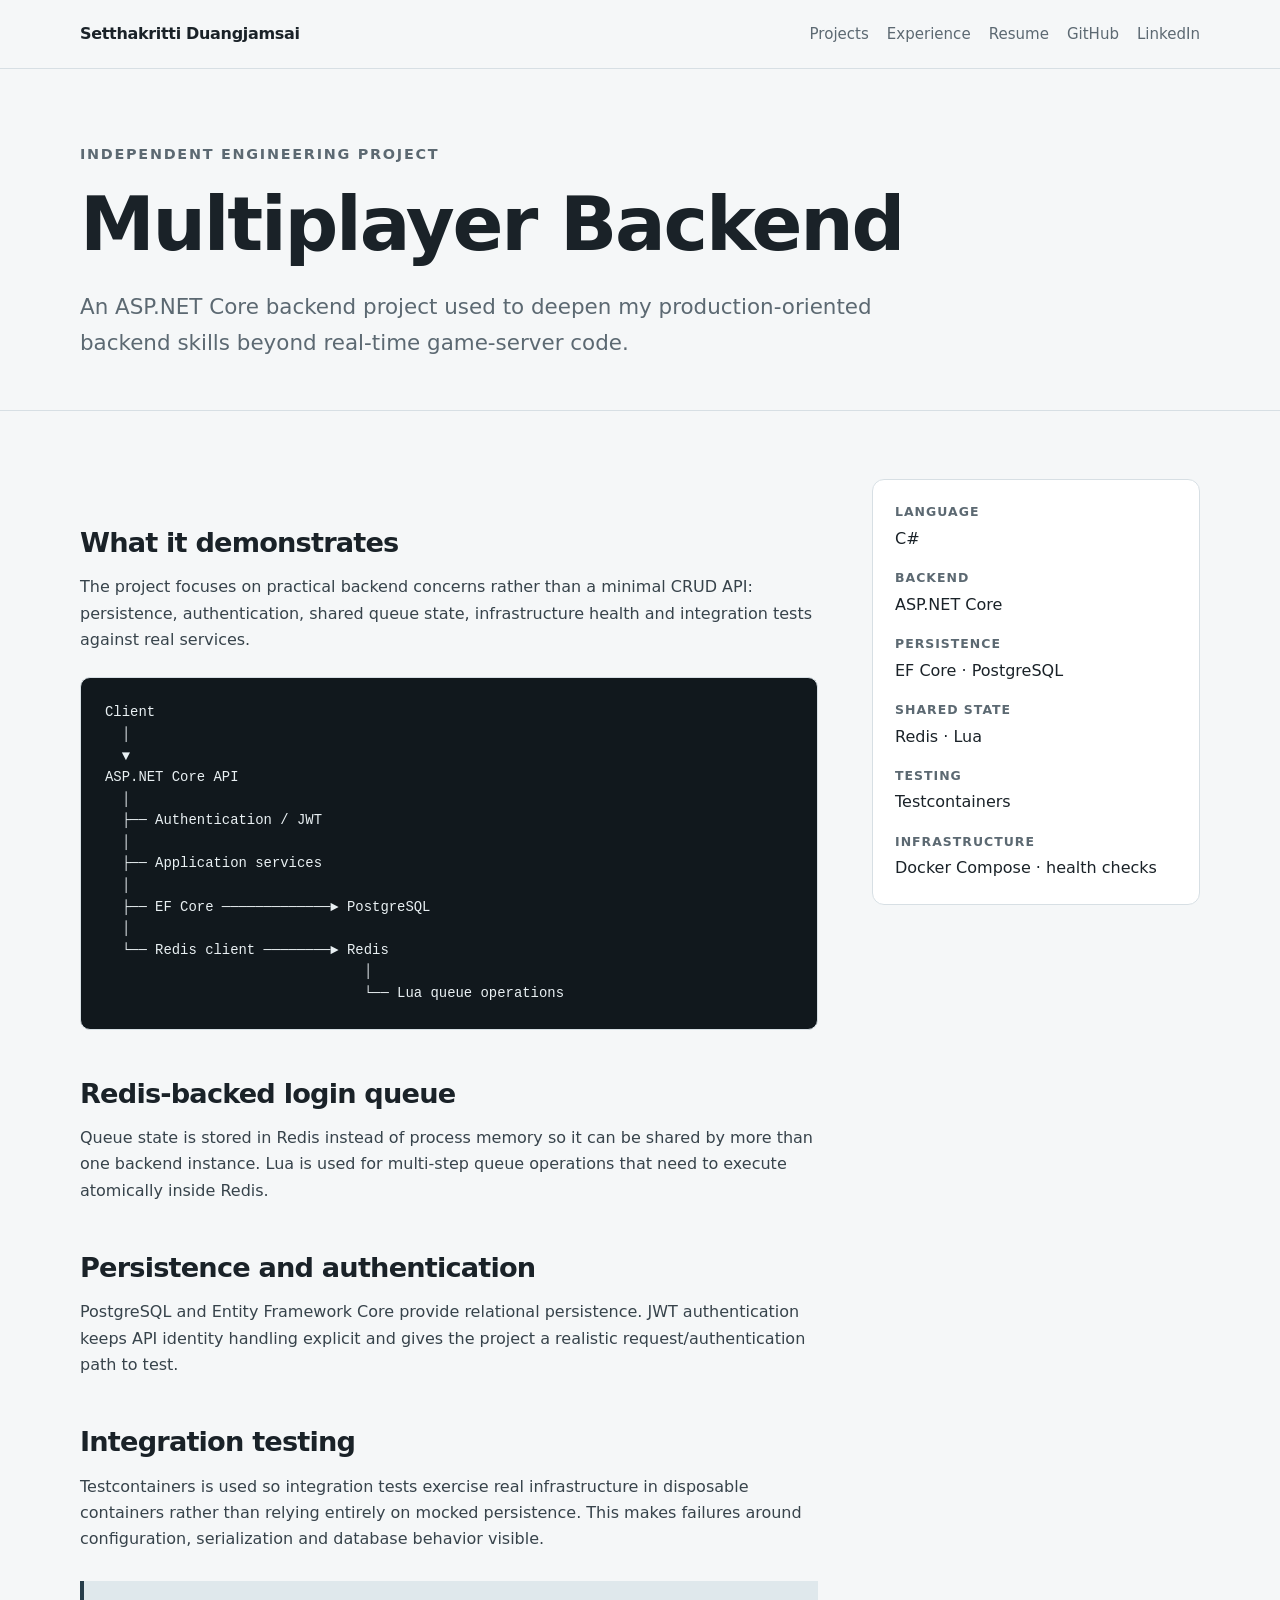
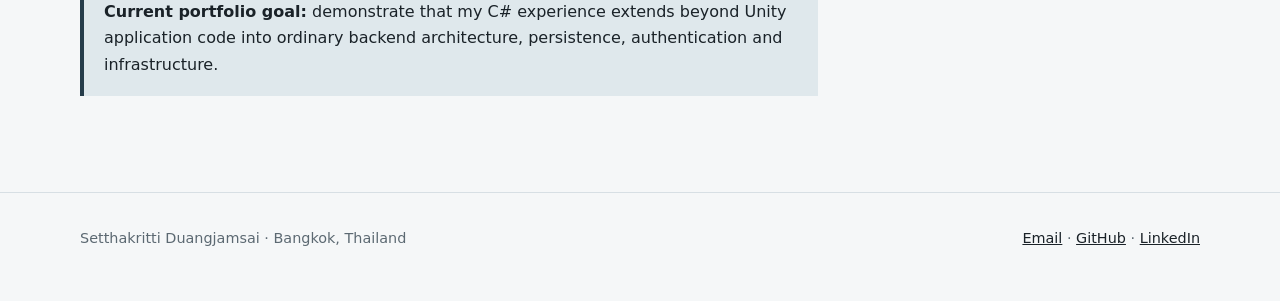
==== projects/backend.html @ 608bf7b0 "Create engineering portfolio site" ====
<!doctype html>
<html lang="en">
<head>
  <meta charset="utf-8">
  <meta name="viewport" content="width=device-width, initial-scale=1">
  <title>Multiplayer Backend · Setthakritti Duangjamsai</title>
  <meta name="description" content="ASP.NET Core backend case study using PostgreSQL, Redis, JWT, Docker and Testcontainers.">
  <link rel="stylesheet" href="/css/style.css">
</head>
<body>
<header class="site-header">
  <div class="container nav">
    <a class="brand" href="/index.html">Setthakritti Duangjamsai</a>
    <nav class="nav-links" aria-label="Primary">
      <a href="/index.html#projects">Projects</a>
      <a href="/index.html#experience">Experience</a>
      <a href="/resume/Setthakritti_Duangjamsai_Resume.pdf">Resume</a>
      <a href="https://github.com/MagicalMontra">GitHub</a>
      <a href="https://www.linkedin.com/in/setthakritti-duangjamsai-0205b9189/">LinkedIn</a>
    </nav>
  </div>
</header>
<main>
  <section class="detail-hero">
    <div class="container">
      <p class="eyebrow">Independent engineering project</p>
      <h1>Multiplayer Backend</h1>
      <p class="lead">
        An ASP.NET Core backend project used to deepen my production-oriented backend skills beyond real-time game-server code.
      </p>
    </div>
  </section>

  <section class="section">
    <div class="container content-grid">
      <article class="prose">
        <h2>What it demonstrates</h2>
        <p>
          The project focuses on practical backend concerns rather than a minimal CRUD API:
          persistence, authentication, shared queue state, infrastructure health and integration tests against real services.
        </p>

        <div class="architecture">Client
  │
  ▼
ASP.NET Core API
  │
  ├── Authentication / JWT
  │
  ├── Application services
  │
  ├── EF Core ─────────────► PostgreSQL
  │
  └── Redis client ────────► Redis
                               │
                               └── Lua queue operations</div>

        <h2>Redis-backed login queue</h2>
        <p>
          Queue state is stored in Redis instead of process memory so it can be shared by more than one backend instance.
          Lua is used for multi-step queue operations that need to execute atomically inside Redis.
        </p>

        <h2>Persistence and authentication</h2>
        <p>
          PostgreSQL and Entity Framework Core provide relational persistence. JWT authentication keeps API identity handling
          explicit and gives the project a realistic request/authentication path to test.
        </p>

        <h2>Integration testing</h2>
        <p>
          Testcontainers is used so integration tests exercise real infrastructure in disposable containers rather than relying
          entirely on mocked persistence. This makes failures around configuration, serialization and database behavior visible.
        </p>

        <div class="callout">
          <strong>Current portfolio goal:</strong> demonstrate that my C# experience extends beyond Unity application code
          into ordinary backend architecture, persistence, authentication and infrastructure.
        </div>
      </article>

      <aside class="sidebar">
        <dl>
          <dt>Language</dt><dd>C#</dd>
          <dt>Backend</dt><dd>ASP.NET Core</dd>
          <dt>Persistence</dt><dd>EF Core · PostgreSQL</dd>
          <dt>Shared state</dt><dd>Redis · Lua</dd>
          <dt>Testing</dt><dd>Testcontainers</dd>
          <dt>Infrastructure</dt><dd>Docker Compose · health checks</dd>
        </dl>
      </aside>
    </div>
  </section>
</main>
<footer class="footer">
  <div class="container footer-row">
    <span>Setthakritti Duangjamsai · Bangkok, Thailand</span>
    <span>
      <a href="mailto:setthakritti@gmail.com">Email</a> ·
      <a href="https://github.com/MagicalMontra">GitHub</a> ·
      <a href="https://www.linkedin.com/in/setthakritti-duangjamsai-0205b9189/">LinkedIn</a>
    </span>
  </div>
</footer>
</body>
</html>
---- css/style.css ----
:root {
  --bg: #f5f7f8;
  --surface: #ffffff;
  --surface-soft: #eef2f4;
  --text: #1a2228;
  --muted: #5c6972;
  --line: #d7dfe4;
  --accent: #263d4a;
  --accent-soft: #dfe8ec;
  --max: 1120px;
}

* { box-sizing: border-box; }

html {
  scroll-behavior: smooth;
}

body {
  margin: 0;
  font-family: Inter, ui-sans-serif, system-ui, -apple-system, BlinkMacSystemFont,
    "Segoe UI", sans-serif;
  color: var(--text);
  background: var(--bg);
  line-height: 1.65;
  -webkit-font-smoothing: antialiased;
}

a {
  color: inherit;
}

a:hover {
  color: var(--accent);
}

.container {
  width: min(calc(100% - 40px), var(--max));
  margin: 0 auto;
}

.site-header {
  position: sticky;
  top: 0;
  z-index: 20;
  background: rgba(245,247,248,.94);
  backdrop-filter: blur(12px);
  border-bottom: 1px solid var(--line);
}

.nav {
  min-height: 68px;
  display: flex;
  align-items: center;
  justify-content: space-between;
  gap: 24px;
}

.brand {
  font-weight: 750;
  text-decoration: none;
  letter-spacing: -.02em;
}

.nav-links {
  display: flex;
  align-items: center;
  gap: 18px;
  flex-wrap: wrap;
}

.nav-links a {
  color: var(--muted);
  text-decoration: none;
  font-size: .94rem;
}

.nav-links a:hover {
  color: var(--text);
}

.hero {
  padding: 92px 0 68px;
  border-bottom: 1px solid var(--line);
}

.eyebrow {
  margin: 0 0 14px;
  color: var(--muted);
  font-size: .9rem;
  font-weight: 700;
  text-transform: uppercase;
  letter-spacing: .12em;
}

h1, h2, h3 {
  margin-top: 0;
  line-height: 1.15;
  letter-spacing: -.03em;
}

h1 {
  max-width: 900px;
  margin-bottom: 22px;
  font-size: clamp(2.8rem, 8vw, 5.7rem);
  font-weight: 790;
}

h2 {
  margin-bottom: 16px;
  font-size: clamp(1.9rem, 4vw, 2.8rem);
}

h3 {
  margin-bottom: 10px;
  font-size: 1.22rem;
}

.lead {
  max-width: 820px;
  margin: 0;
  color: var(--muted);
  font-size: clamp(1.08rem, 2vw, 1.34rem);
}

.hero-actions,
.actions {
  display: flex;
  gap: 12px;
  flex-wrap: wrap;
  margin-top: 30px;
}

.button {
  display: inline-flex;
  align-items: center;
  justify-content: center;
  min-height: 44px;
  padding: 0 17px;
  border: 1px solid var(--accent);
  border-radius: 8px;
  background: var(--accent);
  color: #fff;
  font-weight: 700;
  text-decoration: none;
}

.button.secondary {
  background: transparent;
  color: var(--accent);
}

.section {
  padding: 68px 0;
  border-bottom: 1px solid var(--line);
}

.section-intro {
  max-width: 760px;
  margin: 0 0 30px;
  color: var(--muted);
}

.cards {
  display: grid;
  grid-template-columns: repeat(3, 1fr);
  gap: 18px;
}

.card {
  display: flex;
  flex-direction: column;
  min-height: 100%;
  padding: 24px;
  border: 1px solid var(--line);
  border-radius: 12px;
  background: var(--surface);
}

.card p {
  margin-top: 0;
  color: var(--muted);
}

.card .card-link {
  margin-top: auto;
  padding-top: 12px;
  font-weight: 750;
  text-decoration: none;
}

.tags {
  display: flex;
  gap: 8px;
  flex-wrap: wrap;
  margin: 14px 0 18px;
}

.tag {
  padding: 5px 9px;
  border-radius: 999px;
  background: var(--surface-soft);
  color: #36444d;
  font-size: .78rem;
  font-weight: 700;
}

.work-list {
  display: grid;
  gap: 18px;
}

.work-item {
  padding: 22px 0;
  border-top: 1px solid var(--line);
}

.work-item:first-child {
  border-top: 0;
}

.work-meta {
  color: var(--muted);
  font-size: .92rem;
}

.work-item p {
  max-width: 860px;
  margin-bottom: 0;
  color: var(--muted);
}

.detail-hero {
  padding: 74px 0 50px;
  border-bottom: 1px solid var(--line);
}

.detail-hero h1 {
  max-width: 950px;
  font-size: clamp(2.5rem, 7vw, 4.7rem);
}

.content-grid {
  display: grid;
  grid-template-columns: 1.8fr .8fr;
  gap: 54px;
  align-items: start;
}

.prose {
  max-width: 790px;
}

.prose p,
.prose li {
  color: #37434b;
}

.prose h2 {
  margin-top: 48px;
  margin-bottom: 14px;
  font-size: 1.7rem;
}

.prose h3 {
  margin-top: 30px;
}

.prose ul {
  padding-left: 22px;
}

.sidebar {
  position: sticky;
  top: 96px;
  padding: 22px;
  border: 1px solid var(--line);
  border-radius: 12px;
  background: var(--surface);
}

.sidebar dl {
  margin: 0;
}

.sidebar dt {
  margin-top: 16px;
  color: var(--muted);
  font-size: .78rem;
  font-weight: 750;
  text-transform: uppercase;
  letter-spacing: .08em;
}

.sidebar dt:first-child {
  margin-top: 0;
}

.sidebar dd {
  margin: 3px 0 0;
}

.architecture {
  overflow-x: auto;
  margin: 24px 0;
  padding: 24px;
  border: 1px solid var(--line);
  border-radius: 10px;
  background: #11181d;
  color: #e9f0f3;
  font-family: "Cascadia Code", "SFMono-Regular", Consolas, monospace;
  font-size: .87rem;
  line-height: 1.55;
  white-space: pre;
}

.callout {
  margin: 28px 0;
  padding: 18px 20px;
  border-left: 4px solid var(--accent);
  background: var(--accent-soft);
}

.footer {
  padding: 34px 0 50px;
  color: var(--muted);
  font-size: .9rem;
}

.footer-row {
  display: flex;
  justify-content: space-between;
  gap: 20px;
  flex-wrap: wrap;
}

.footer a {
  color: var(--text);
}

@media (max-width: 860px) {
  .cards,
  .content-grid {
    grid-template-columns: 1fr;
  }

  .sidebar {
    position: static;
  }

  .hero {
    padding-top: 64px;
  }
}

@media (max-width: 620px) {
  .container {
    width: min(calc(100% - 28px), var(--max));
  }

  .nav {
    align-items: flex-start;
    flex-direction: column;
    padding: 14px 0;
  }

  .nav-links {
    gap: 12px;
  }

  .hero,
  .section {
    padding-top: 50px;
    padding-bottom: 50px;
  }
}
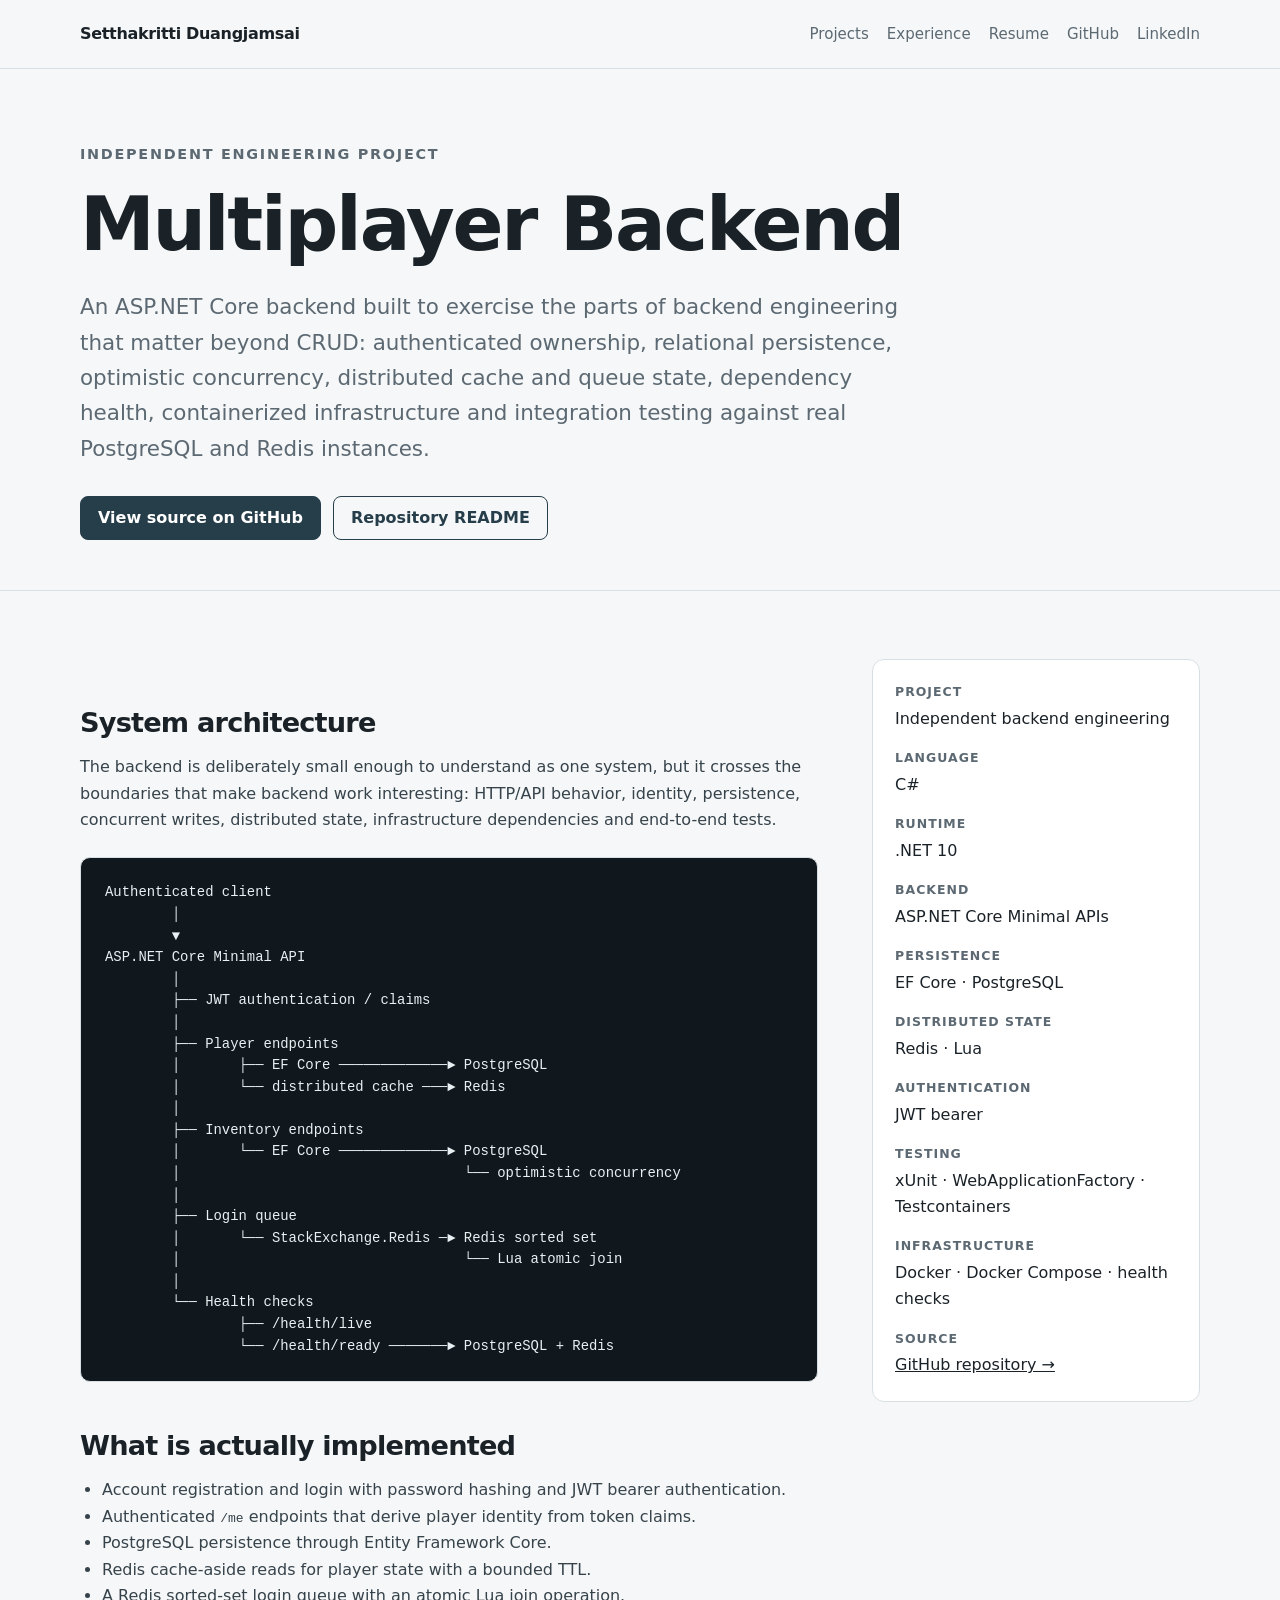
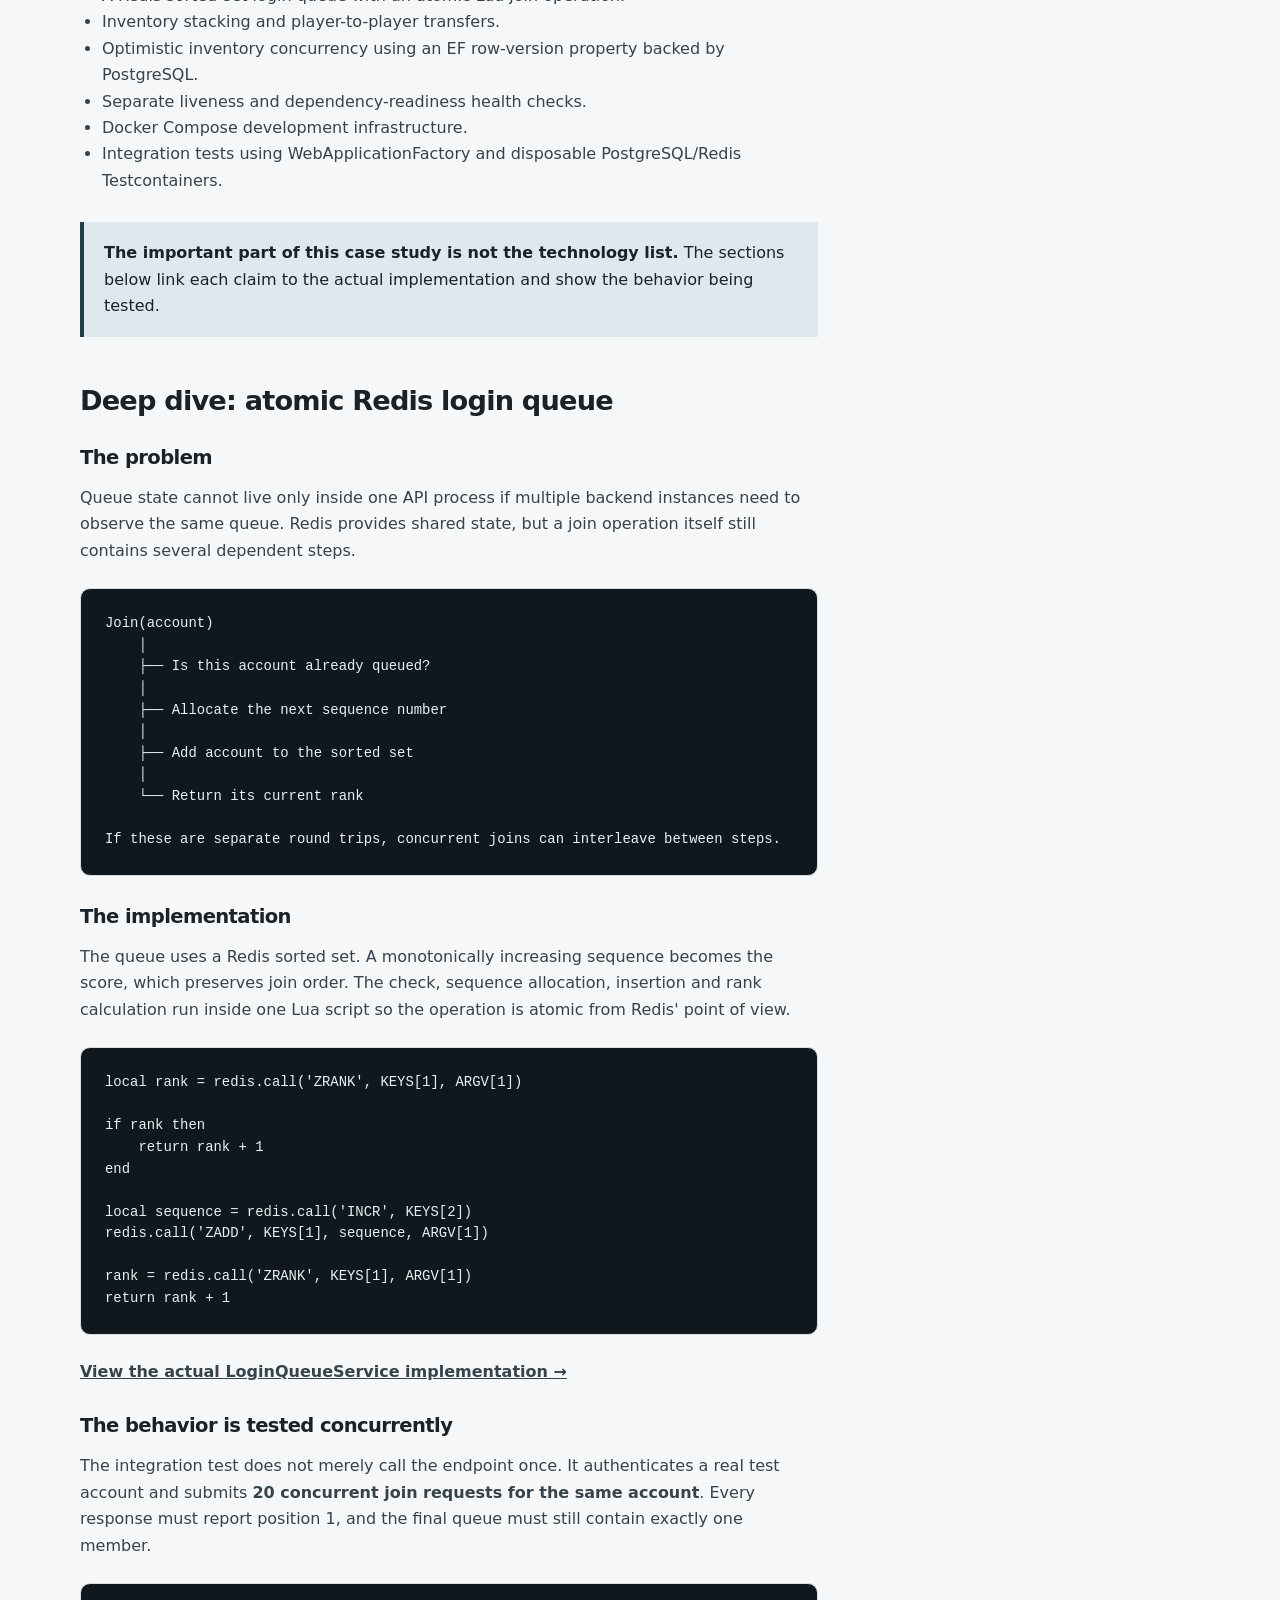
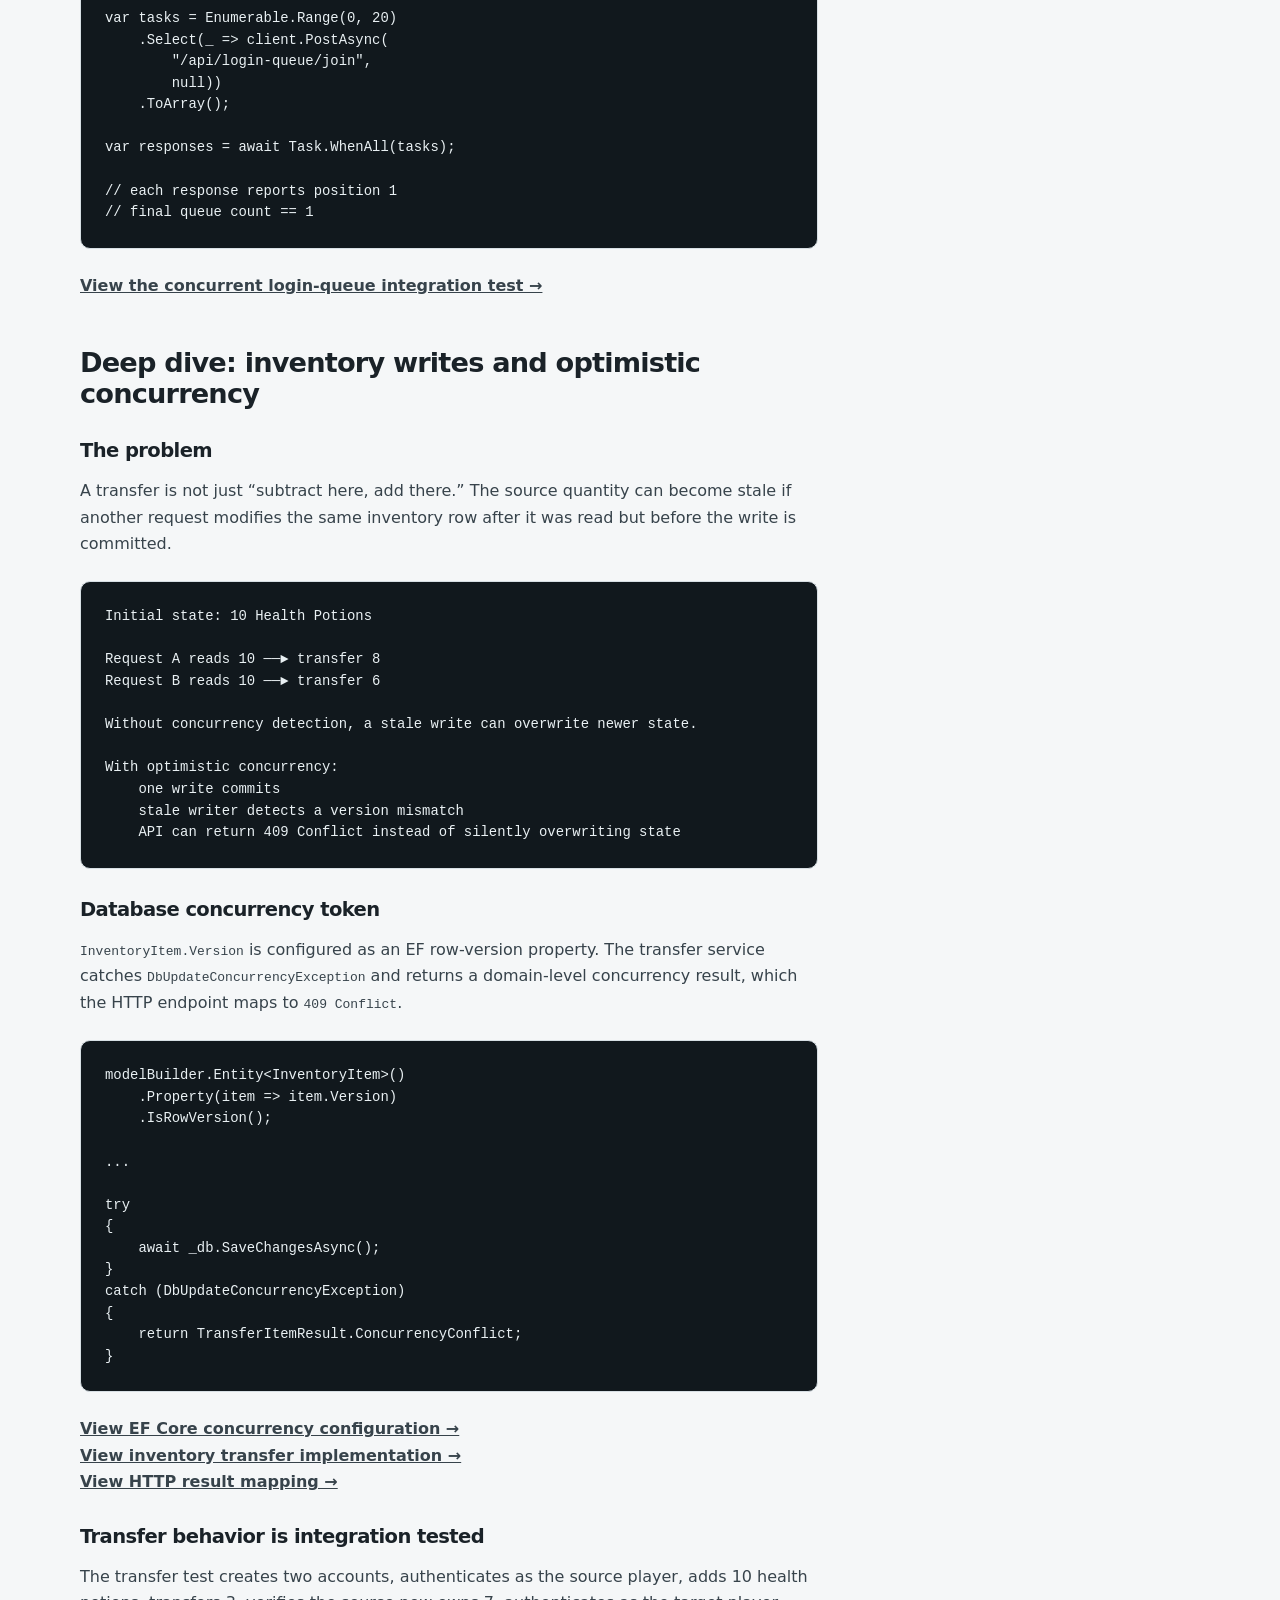
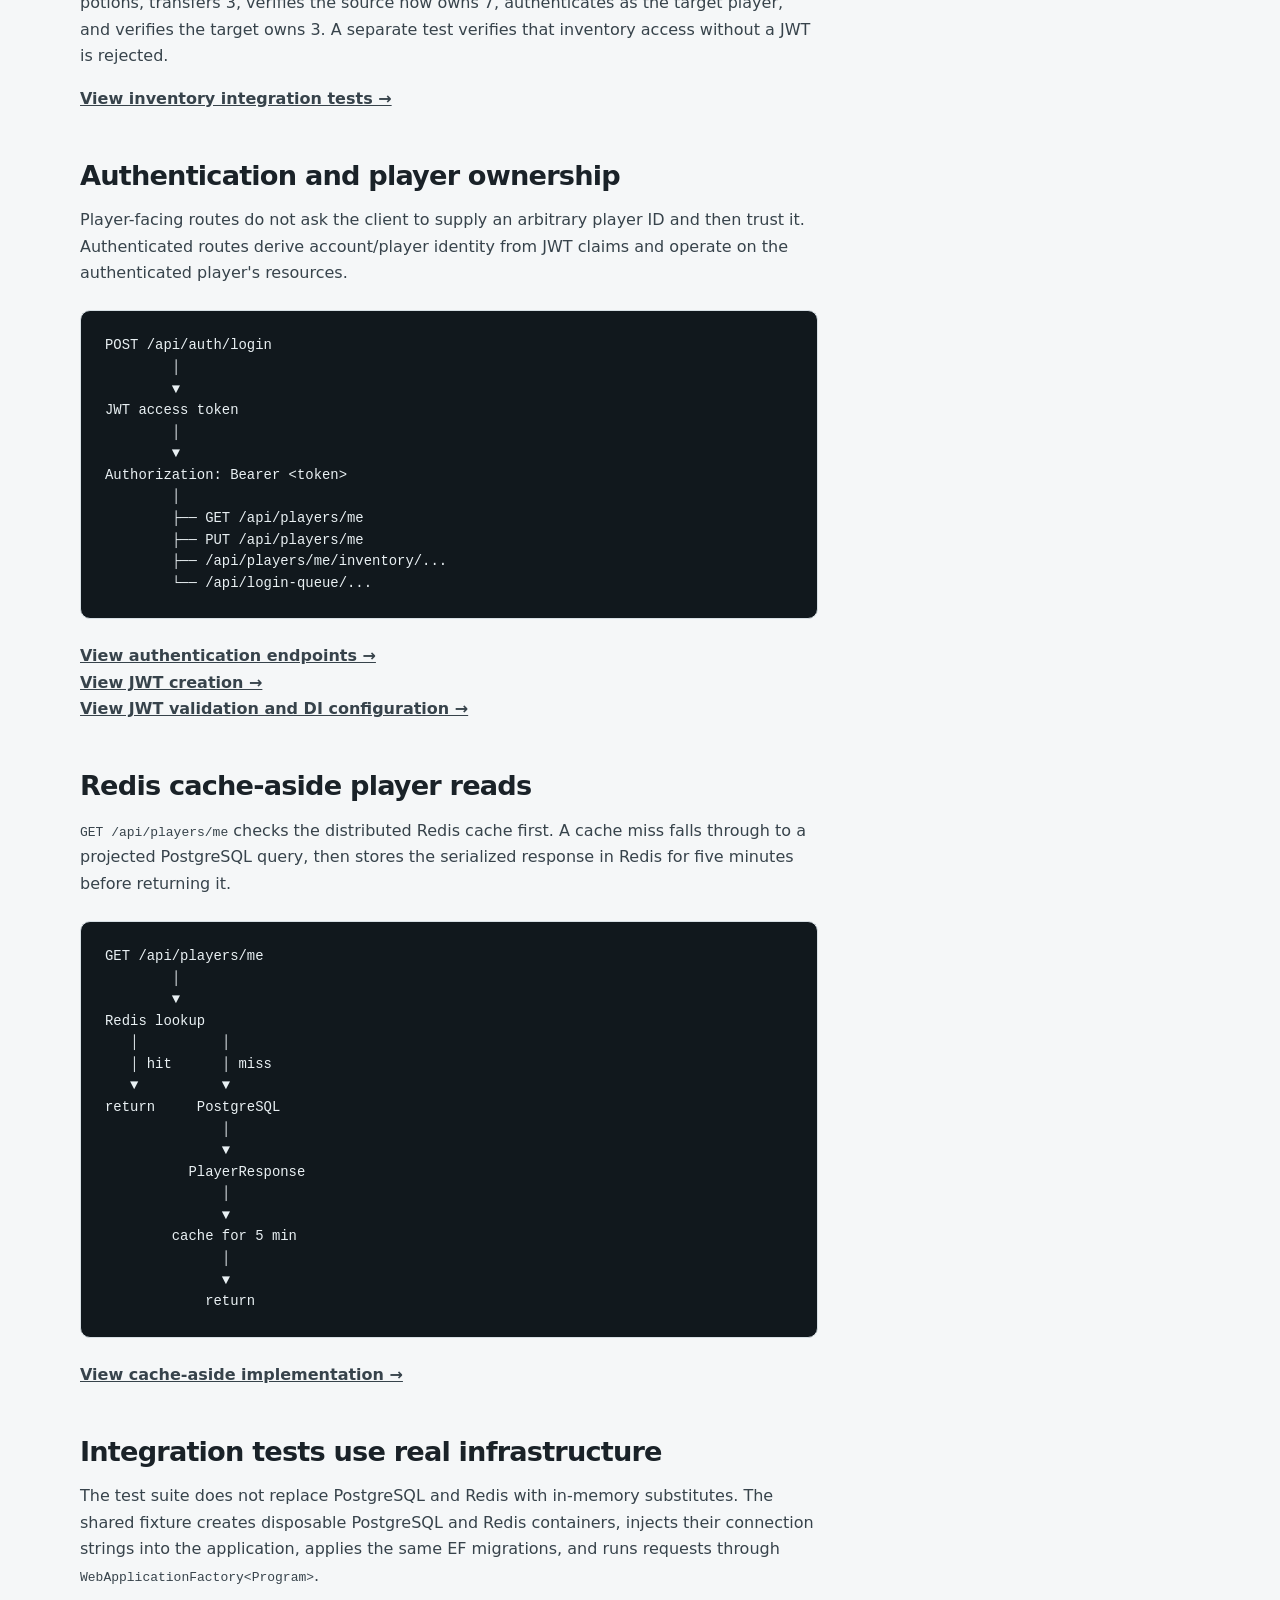
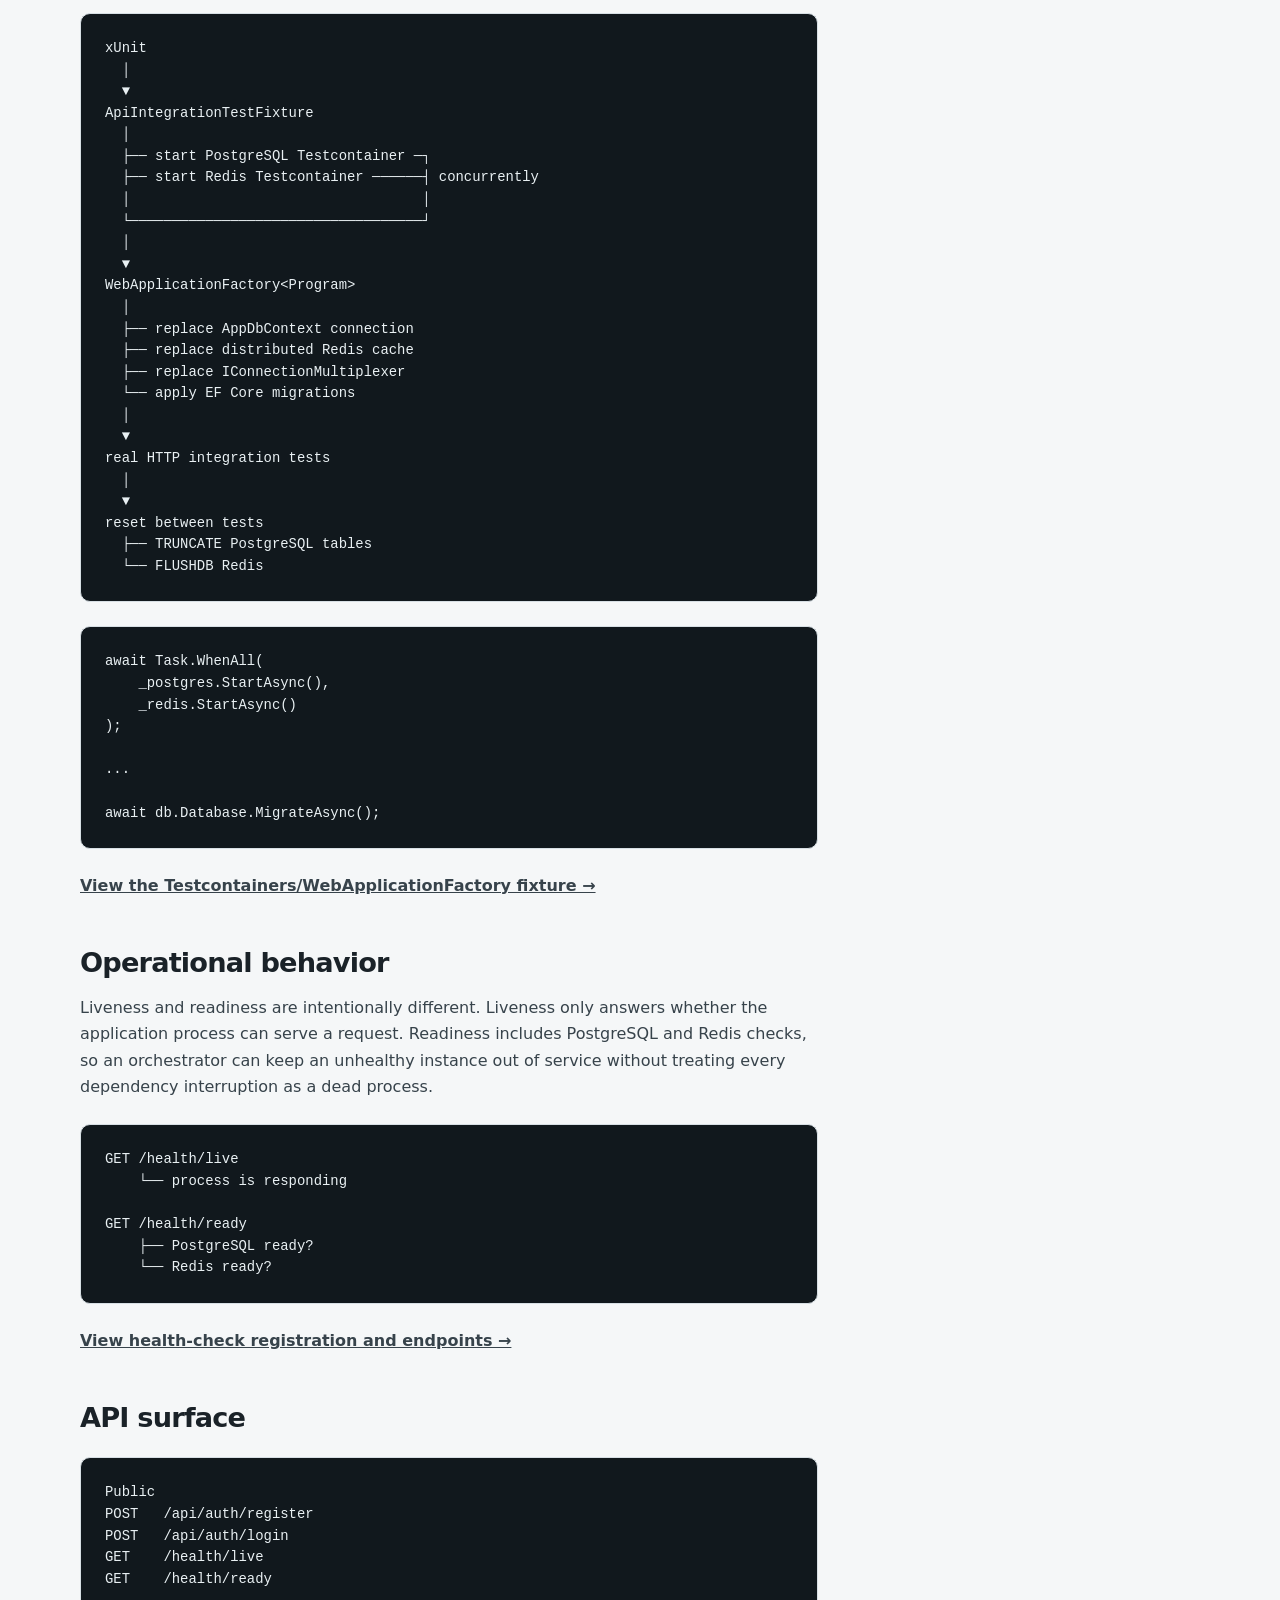
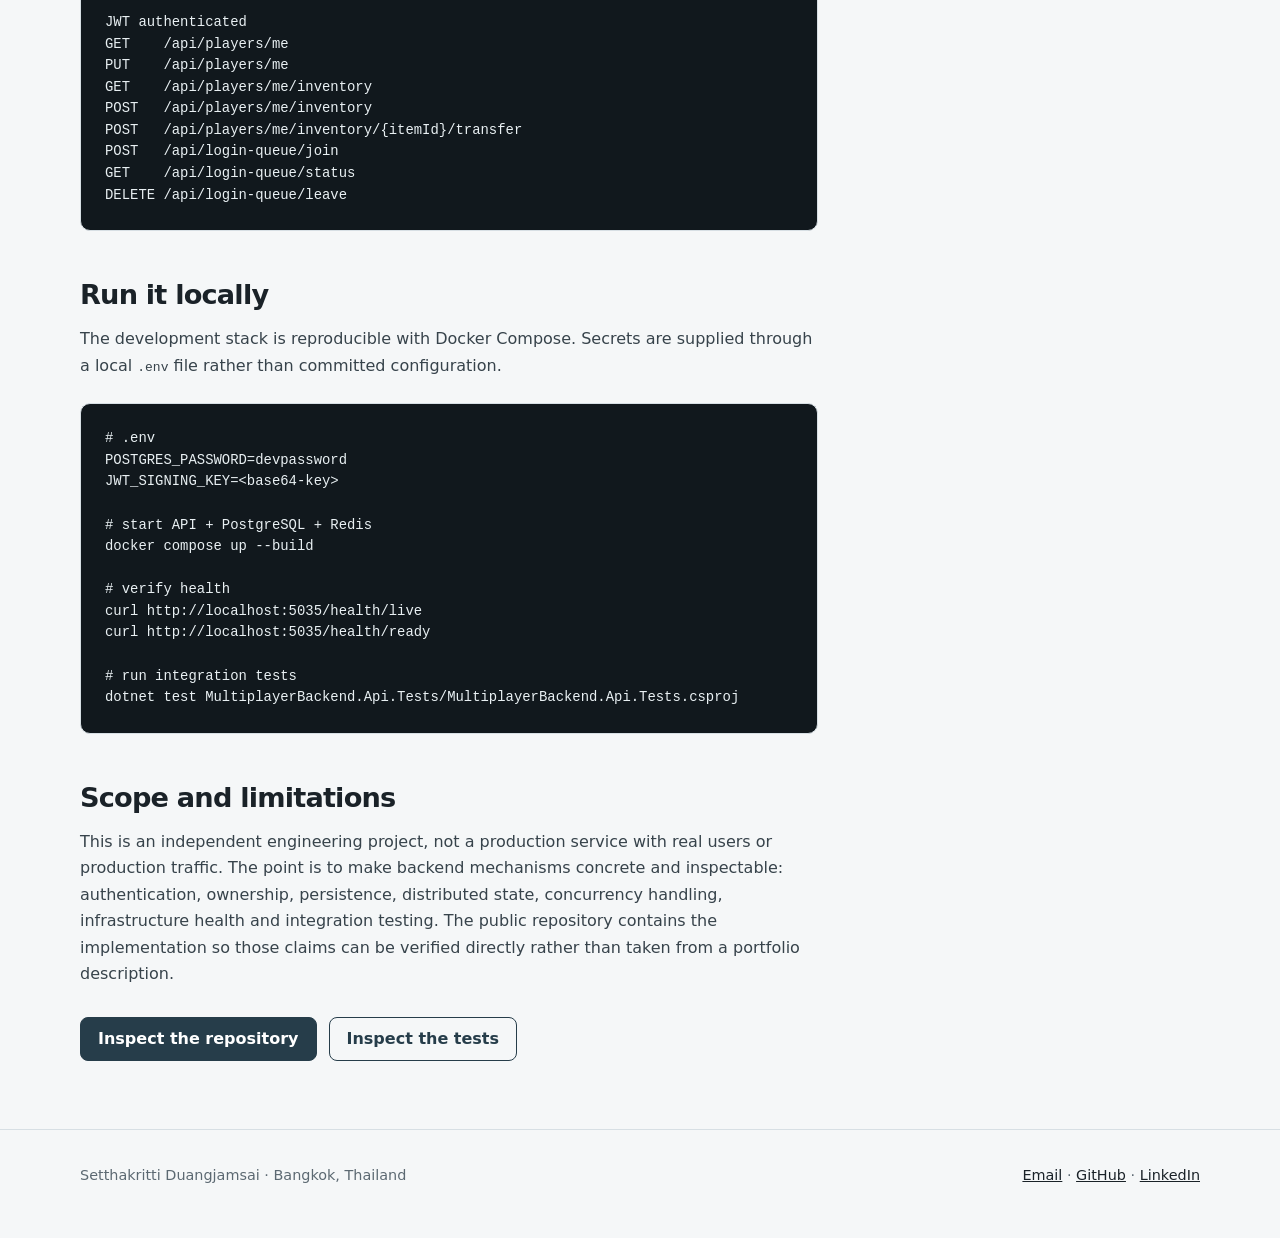
==== commit 08ceb1cd: "Expand backend portfolio case study" ====
--- a/projects/backend.html
+++ b/projects/backend.html
@@ -4,7 +4,7 @@
   <meta charset="utf-8">
   <meta name="viewport" content="width=device-width, initial-scale=1">
   <title>Multiplayer Backend · Setthakritti Duangjamsai</title>
-  <meta name="description" content="ASP.NET Core backend case study using PostgreSQL, Redis, JWT, Docker and Testcontainers.">
+  <meta name="description" content="ASP.NET Core multiplayer backend case study covering PostgreSQL, Redis, JWT authentication, optimistic concurrency, Docker and Testcontainers.">
   <link rel="stylesheet" href="/css/style.css">
 </head>
 <body>
@@ -20,78 +20,384 @@
     </nav>
   </div>
 </header>
+
 <main>
   <section class="detail-hero">
     <div class="container">
       <p class="eyebrow">Independent engineering project</p>
       <h1>Multiplayer Backend</h1>
       <p class="lead">
-        An ASP.NET Core backend project used to deepen my production-oriented backend skills beyond real-time game-server code.
+        An ASP.NET Core backend built to exercise the parts of backend engineering that matter beyond CRUD:
+        authenticated ownership, relational persistence, optimistic concurrency, distributed cache and queue state,
+        dependency health, containerized infrastructure and integration testing against real PostgreSQL and Redis instances.
       </p>
+      <div class="actions">
+        <a class="button" href="https://github.com/MagicalMontra/MultiplayerBackend" target="_blank" rel="noopener">View source on GitHub</a>
+        <a class="button secondary" href="https://github.com/MagicalMontra/MultiplayerBackend#readme" target="_blank" rel="noopener">Repository README</a>
+      </div>
     </div>
   </section>
 
   <section class="section">
     <div class="container content-grid">
       <article class="prose">
-        <h2>What it demonstrates</h2>
-        <p>
-          The project focuses on practical backend concerns rather than a minimal CRUD API:
-          persistence, authentication, shared queue state, infrastructure health and integration tests against real services.
-        </p>
-
-        <div class="architecture">Client
+        <h2>System architecture</h2>
+        <p>
+          The backend is deliberately small enough to understand as one system, but it crosses the boundaries that make
+          backend work interesting: HTTP/API behavior, identity, persistence, concurrent writes, distributed state,
+          infrastructure dependencies and end-to-end tests.
+        </p>
+
+        <div class="architecture">Authenticated client
+        │
+        ▼
+ASP.NET Core Minimal API
+        │
+        ├── JWT authentication / claims
+        │
+        ├── Player endpoints
+        │       ├── EF Core ─────────────► PostgreSQL
+        │       └── distributed cache ───► Redis
+        │
+        ├── Inventory endpoints
+        │       └── EF Core ─────────────► PostgreSQL
+        │                                  └── optimistic concurrency
+        │
+        ├── Login queue
+        │       └── StackExchange.Redis ─► Redis sorted set
+        │                                  └── Lua atomic join
+        │
+        └── Health checks
+                ├── /health/live
+                └── /health/ready ───────► PostgreSQL + Redis</div>
+
+        <h2>What is actually implemented</h2>
+        <ul>
+          <li>Account registration and login with password hashing and JWT bearer authentication.</li>
+          <li>Authenticated <code>/me</code> endpoints that derive player identity from token claims.</li>
+          <li>PostgreSQL persistence through Entity Framework Core.</li>
+          <li>Redis cache-aside reads for player state with a bounded TTL.</li>
+          <li>A Redis sorted-set login queue with an atomic Lua join operation.</li>
+          <li>Inventory stacking and player-to-player transfers.</li>
+          <li>Optimistic inventory concurrency using an EF row-version property backed by PostgreSQL.</li>
+          <li>Separate liveness and dependency-readiness health checks.</li>
+          <li>Docker Compose development infrastructure.</li>
+          <li>Integration tests using WebApplicationFactory and disposable PostgreSQL/Redis Testcontainers.</li>
+        </ul>
+
+        <div class="callout">
+          <strong>The important part of this case study is not the technology list.</strong>
+          The sections below link each claim to the actual implementation and show the behavior being tested.
+        </div>
+
+        <h2>Deep dive: atomic Redis login queue</h2>
+        <h3>The problem</h3>
+        <p>
+          Queue state cannot live only inside one API process if multiple backend instances need to observe the same queue.
+          Redis provides shared state, but a join operation itself still contains several dependent steps.
+        </p>
+
+        <div class="architecture">Join(account)
+    │
+    ├── Is this account already queued?
+    │
+    ├── Allocate the next sequence number
+    │
+    ├── Add account to the sorted set
+    │
+    └── Return its current rank
+
+If these are separate round trips, concurrent joins can interleave between steps.</div>
+
+        <h3>The implementation</h3>
+        <p>
+          The queue uses a Redis sorted set. A monotonically increasing sequence becomes the score, which preserves join order.
+          The check, sequence allocation, insertion and rank calculation run inside one Lua script so the operation is atomic
+          from Redis' point of view.
+        </p>
+
+        <div class="architecture">local rank = redis.call('ZRANK', KEYS[1], ARGV[1])
+
+if rank then
+    return rank + 1
+end
+
+local sequence = redis.call('INCR', KEYS[2])
+redis.call('ZADD', KEYS[1], sequence, ARGV[1])
+
+rank = redis.call('ZRANK', KEYS[1], ARGV[1])
+return rank + 1</div>
+
+        <p>
+          <a href="https://github.com/MagicalMontra/MultiplayerBackend/blob/main/MultiplayerBackend.Api/Services/LoginQueueService.cs" target="_blank" rel="noopener"><strong>View the actual LoginQueueService implementation →</strong></a>
+        </p>
+
+        <h3>The behavior is tested concurrently</h3>
+        <p>
+          The integration test does not merely call the endpoint once. It authenticates a real test account and submits
+          <strong>20 concurrent join requests for the same account</strong>. Every response must report position 1, and the
+          final queue must still contain exactly one member.
+        </p>
+
+        <div class="architecture">var tasks = Enumerable.Range(0, 20)
+    .Select(_ => client.PostAsync(
+        "/api/login-queue/join",
+        null))
+    .ToArray();
+
+var responses = await Task.WhenAll(tasks);
+
+// each response reports position 1
+// final queue count == 1</div>
+
+        <p>
+          <a href="https://github.com/MagicalMontra/MultiplayerBackend/blob/main/MultiplayerBackend.Api.Tests/LoginQueueTests.cs" target="_blank" rel="noopener"><strong>View the concurrent login-queue integration test →</strong></a>
+        </p>
+
+        <h2>Deep dive: inventory writes and optimistic concurrency</h2>
+        <h3>The problem</h3>
+        <p>
+          A transfer is not just “subtract here, add there.” The source quantity can become stale if another request modifies
+          the same inventory row after it was read but before the write is committed.
+        </p>
+
+        <div class="architecture">Initial state: 10 Health Potions
+
+Request A reads 10 ──► transfer 8
+Request B reads 10 ──► transfer 6
+
+Without concurrency detection, a stale write can overwrite newer state.
+
+With optimistic concurrency:
+    one write commits
+    stale writer detects a version mismatch
+    API can return 409 Conflict instead of silently overwriting state</div>
+
+        <h3>Database concurrency token</h3>
+        <p>
+          <code>InventoryItem.Version</code> is configured as an EF row-version property. The transfer service catches
+          <code>DbUpdateConcurrencyException</code> and returns a domain-level concurrency result, which the HTTP endpoint maps
+          to <code>409 Conflict</code>.
+        </p>
+
+        <div class="architecture">modelBuilder.Entity&lt;InventoryItem&gt;()
+    .Property(item => item.Version)
+    .IsRowVersion();
+
+...
+
+try
+{
+    await _db.SaveChangesAsync();
+}
+catch (DbUpdateConcurrencyException)
+{
+    return TransferItemResult.ConcurrencyConflict;
+}</div>
+
+        <p>
+          <a href="https://github.com/MagicalMontra/MultiplayerBackend/blob/main/MultiplayerBackend.Api/Data/AppDbContext.cs" target="_blank" rel="noopener"><strong>View EF Core concurrency configuration →</strong></a><br>
+          <a href="https://github.com/MagicalMontra/MultiplayerBackend/blob/main/MultiplayerBackend.Api/Services/InventoryService.cs" target="_blank" rel="noopener"><strong>View inventory transfer implementation →</strong></a><br>
+          <a href="https://github.com/MagicalMontra/MultiplayerBackend/blob/main/MultiplayerBackend.Api/Endpoints/InventoryEndpoints.cs" target="_blank" rel="noopener"><strong>View HTTP result mapping →</strong></a>
+        </p>
+
+        <h3>Transfer behavior is integration tested</h3>
+        <p>
+          The transfer test creates two accounts, authenticates as the source player, adds 10 health potions, transfers 3,
+          verifies the source now owns 7, authenticates as the target player, and verifies the target owns 3. A separate test
+          verifies that inventory access without a JWT is rejected.
+        </p>
+
+        <p>
+          <a href="https://github.com/MagicalMontra/MultiplayerBackend/blob/main/MultiplayerBackend.Api.Tests/InventoryTransferTests.cs" target="_blank" rel="noopener"><strong>View inventory integration tests →</strong></a>
+        </p>
+
+        <h2>Authentication and player ownership</h2>
+        <p>
+          Player-facing routes do not ask the client to supply an arbitrary player ID and then trust it. Authenticated routes
+          derive account/player identity from JWT claims and operate on the authenticated player's resources.
+        </p>
+
+        <div class="architecture">POST /api/auth/login
+        │
+        ▼
+JWT access token
+        │
+        ▼
+Authorization: Bearer &lt;token&gt;
+        │
+        ├── GET /api/players/me
+        ├── PUT /api/players/me
+        ├── /api/players/me/inventory/...
+        └── /api/login-queue/...</div>
+
+        <p>
+          <a href="https://github.com/MagicalMontra/MultiplayerBackend/blob/main/MultiplayerBackend.Api/Endpoints/AuthEndpoints.cs" target="_blank" rel="noopener"><strong>View authentication endpoints →</strong></a><br>
+          <a href="https://github.com/MagicalMontra/MultiplayerBackend/blob/main/MultiplayerBackend.Api/Services/TokenService.cs" target="_blank" rel="noopener"><strong>View JWT creation →</strong></a><br>
+          <a href="https://github.com/MagicalMontra/MultiplayerBackend/blob/main/MultiplayerBackend.Api/Program.cs" target="_blank" rel="noopener"><strong>View JWT validation and DI configuration →</strong></a>
+        </p>
+
+        <h2>Redis cache-aside player reads</h2>
+        <p>
+          <code>GET /api/players/me</code> checks the distributed Redis cache first. A cache miss falls through to a projected
+          PostgreSQL query, then stores the serialized response in Redis for five minutes before returning it.
+        </p>
+
+        <div class="architecture">GET /api/players/me
+        │
+        ▼
+Redis lookup
+   │          │
+   │ hit      │ miss
+   ▼          ▼
+return     PostgreSQL
+              │
+              ▼
+          PlayerResponse
+              │
+              ▼
+        cache for 5 min
+              │
+              ▼
+            return</div>
+
+        <p>
+          <a href="https://github.com/MagicalMontra/MultiplayerBackend/blob/main/MultiplayerBackend.Api/Endpoints/PlayerEndpoints.cs" target="_blank" rel="noopener"><strong>View cache-aside implementation →</strong></a>
+        </p>
+
+        <h2>Integration tests use real infrastructure</h2>
+        <p>
+          The test suite does not replace PostgreSQL and Redis with in-memory substitutes. The shared fixture creates disposable
+          PostgreSQL and Redis containers, injects their connection strings into the application, applies the same EF migrations,
+          and runs requests through <code>WebApplicationFactory&lt;Program&gt;</code>.
+        </p>
+
+        <div class="architecture">xUnit
   │
   ▼
-ASP.NET Core API
-  │
-  ├── Authentication / JWT
-  │
-  ├── Application services
-  │
-  ├── EF Core ─────────────► PostgreSQL
-  │
-  └── Redis client ────────► Redis
-                               │
-                               └── Lua queue operations</div>
-
-        <h2>Redis-backed login queue</h2>
-        <p>
-          Queue state is stored in Redis instead of process memory so it can be shared by more than one backend instance.
-          Lua is used for multi-step queue operations that need to execute atomically inside Redis.
-        </p>
-
-        <h2>Persistence and authentication</h2>
-        <p>
-          PostgreSQL and Entity Framework Core provide relational persistence. JWT authentication keeps API identity handling
-          explicit and gives the project a realistic request/authentication path to test.
-        </p>
-
-        <h2>Integration testing</h2>
-        <p>
-          Testcontainers is used so integration tests exercise real infrastructure in disposable containers rather than relying
-          entirely on mocked persistence. This makes failures around configuration, serialization and database behavior visible.
-        </p>
-
-        <div class="callout">
-          <strong>Current portfolio goal:</strong> demonstrate that my C# experience extends beyond Unity application code
-          into ordinary backend architecture, persistence, authentication and infrastructure.
+ApiIntegrationTestFixture
+  │
+  ├── start PostgreSQL Testcontainer ─┐
+  ├── start Redis Testcontainer ──────┤ concurrently
+  │                                   │
+  └───────────────────────────────────┘
+  │
+  ▼
+WebApplicationFactory&lt;Program&gt;
+  │
+  ├── replace AppDbContext connection
+  ├── replace distributed Redis cache
+  ├── replace IConnectionMultiplexer
+  └── apply EF Core migrations
+  │
+  ▼
+real HTTP integration tests
+  │
+  ▼
+reset between tests
+  ├── TRUNCATE PostgreSQL tables
+  └── FLUSHDB Redis</div>
+
+        <div class="architecture">await Task.WhenAll(
+    _postgres.StartAsync(),
+    _redis.StartAsync()
+);
+
+...
+
+await db.Database.MigrateAsync();</div>
+
+        <p>
+          <a href="https://github.com/MagicalMontra/MultiplayerBackend/blob/main/MultiplayerBackend.Api.Tests/Infrastructure/ApiIntegrationTestFixture.cs" target="_blank" rel="noopener"><strong>View the Testcontainers/WebApplicationFactory fixture →</strong></a>
+        </p>
+
+        <h2>Operational behavior</h2>
+        <p>
+          Liveness and readiness are intentionally different. Liveness only answers whether the application process can serve a
+          request. Readiness includes PostgreSQL and Redis checks, so an orchestrator can keep an unhealthy instance out of
+          service without treating every dependency interruption as a dead process.
+        </p>
+
+        <div class="architecture">GET /health/live
+    └── process is responding
+
+GET /health/ready
+    ├── PostgreSQL ready?
+    └── Redis ready?</div>
+
+        <p>
+          <a href="https://github.com/MagicalMontra/MultiplayerBackend/blob/main/MultiplayerBackend.Api/Program.cs" target="_blank" rel="noopener"><strong>View health-check registration and endpoints →</strong></a>
+        </p>
+
+        <h2>API surface</h2>
+        <div class="architecture">Public
+POST   /api/auth/register
+POST   /api/auth/login
+GET    /health/live
+GET    /health/ready
+
+JWT authenticated
+GET    /api/players/me
+PUT    /api/players/me
+GET    /api/players/me/inventory
+POST   /api/players/me/inventory
+POST   /api/players/me/inventory/{itemId}/transfer
+POST   /api/login-queue/join
+GET    /api/login-queue/status
+DELETE /api/login-queue/leave</div>
+
+        <h2>Run it locally</h2>
+        <p>
+          The development stack is reproducible with Docker Compose. Secrets are supplied through a local <code>.env</code>
+          file rather than committed configuration.
+        </p>
+
+        <div class="architecture"># .env
+POSTGRES_PASSWORD=devpassword
+JWT_SIGNING_KEY=&lt;base64-key&gt;
+
+# start API + PostgreSQL + Redis
+docker compose up --build
+
+# verify health
+curl http://localhost:5035/health/live
+curl http://localhost:5035/health/ready
+
+# run integration tests
+dotnet test MultiplayerBackend.Api.Tests/MultiplayerBackend.Api.Tests.csproj</div>
+
+        <h2>Scope and limitations</h2>
+        <p>
+          This is an independent engineering project, not a production service with real users or production traffic. The point
+          is to make backend mechanisms concrete and inspectable: authentication, ownership, persistence, distributed state,
+          concurrency handling, infrastructure health and integration testing. The public repository contains the implementation
+          so those claims can be verified directly rather than taken from a portfolio description.
+        </p>
+
+        <div class="actions">
+          <a class="button" href="https://github.com/MagicalMontra/MultiplayerBackend" target="_blank" rel="noopener">Inspect the repository</a>
+          <a class="button secondary" href="https://github.com/MagicalMontra/MultiplayerBackend/tree/main/MultiplayerBackend.Api.Tests" target="_blank" rel="noopener">Inspect the tests</a>
         </div>
       </article>
 
       <aside class="sidebar">
         <dl>
+          <dt>Project</dt><dd>Independent backend engineering</dd>
           <dt>Language</dt><dd>C#</dd>
-          <dt>Backend</dt><dd>ASP.NET Core</dd>
+          <dt>Runtime</dt><dd>.NET 10</dd>
+          <dt>Backend</dt><dd>ASP.NET Core Minimal APIs</dd>
           <dt>Persistence</dt><dd>EF Core · PostgreSQL</dd>
-          <dt>Shared state</dt><dd>Redis · Lua</dd>
-          <dt>Testing</dt><dd>Testcontainers</dd>
-          <dt>Infrastructure</dt><dd>Docker Compose · health checks</dd>
+          <dt>Distributed state</dt><dd>Redis · Lua</dd>
+          <dt>Authentication</dt><dd>JWT bearer</dd>
+          <dt>Testing</dt><dd>xUnit · WebApplicationFactory · Testcontainers</dd>
+          <dt>Infrastructure</dt><dd>Docker · Docker Compose · health checks</dd>
+          <dt>Source</dt><dd><a href="https://github.com/MagicalMontra/MultiplayerBackend" target="_blank" rel="noopener">GitHub repository →</a></dd>
         </dl>
       </aside>
     </div>
   </section>
 </main>
+
 <footer class="footer">
   <div class="container footer-row">
     <span>Setthakritti Duangjamsai · Bangkok, Thailand</span>
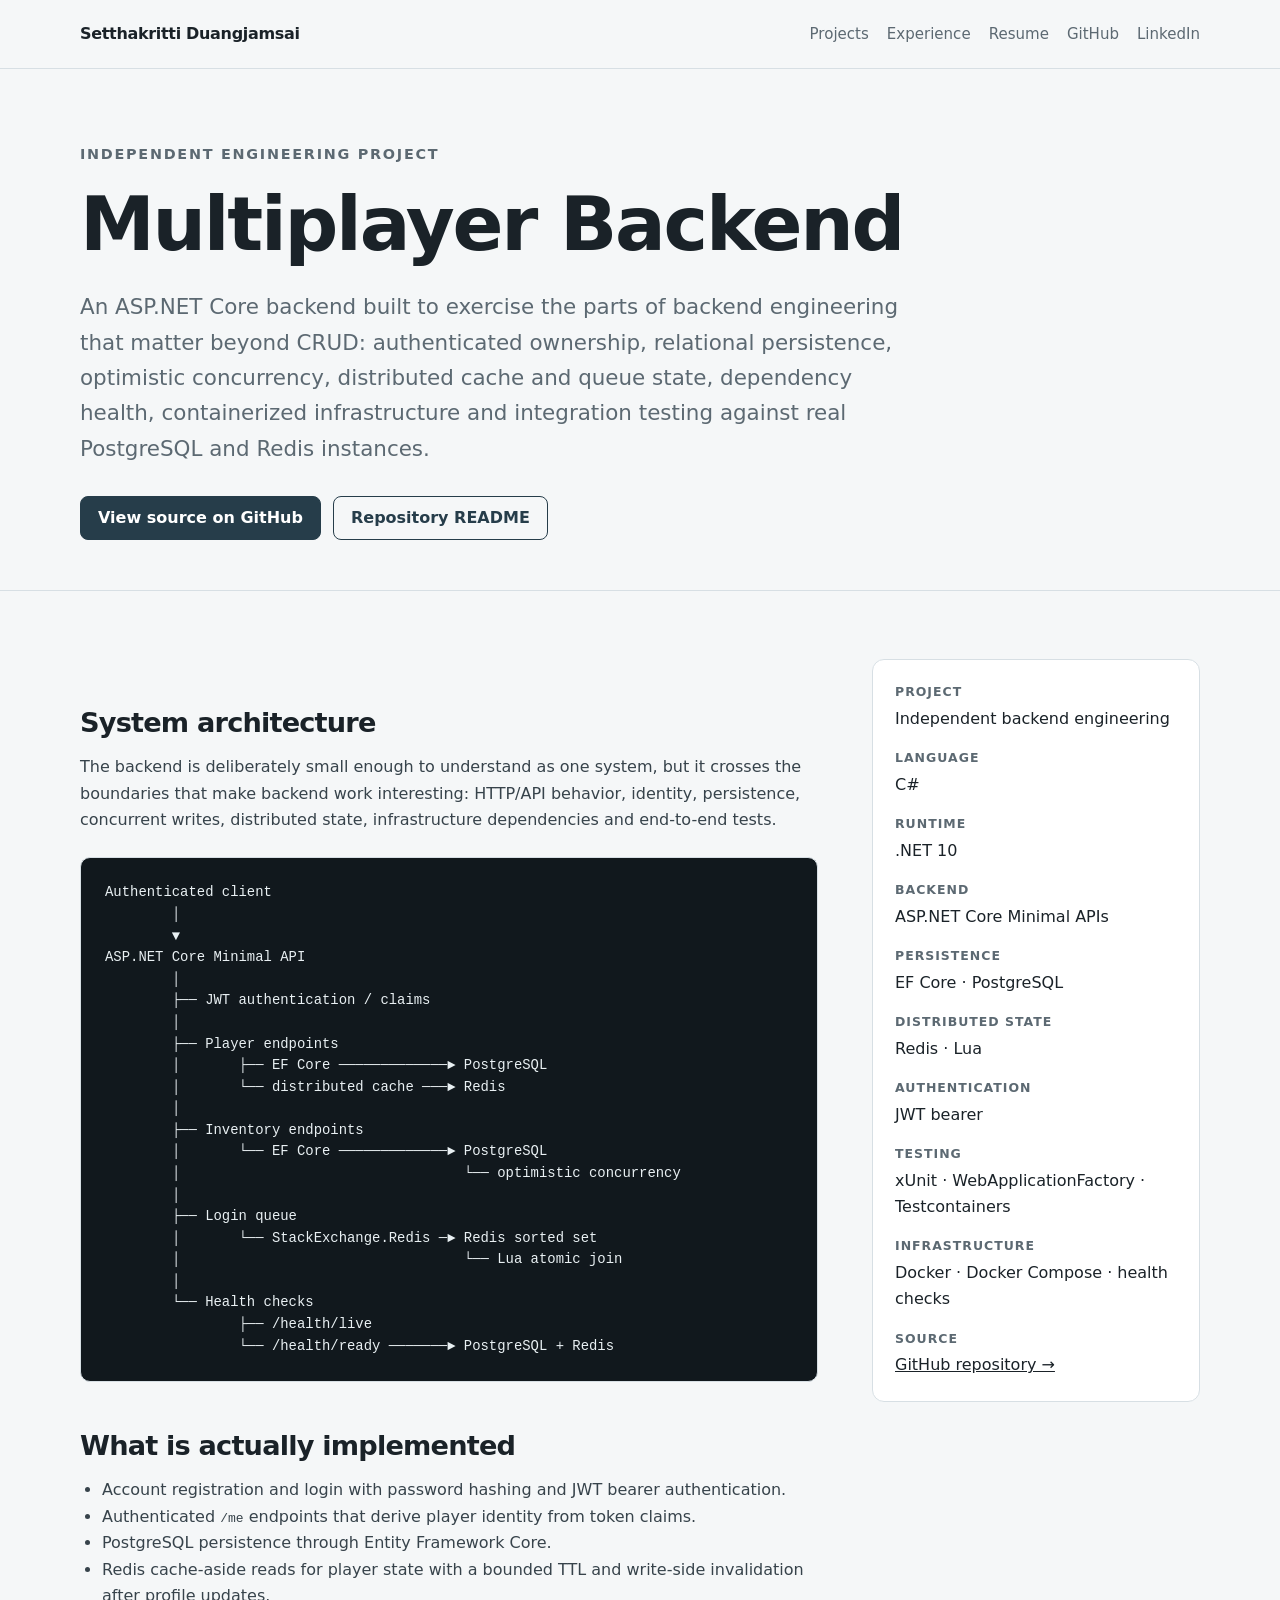
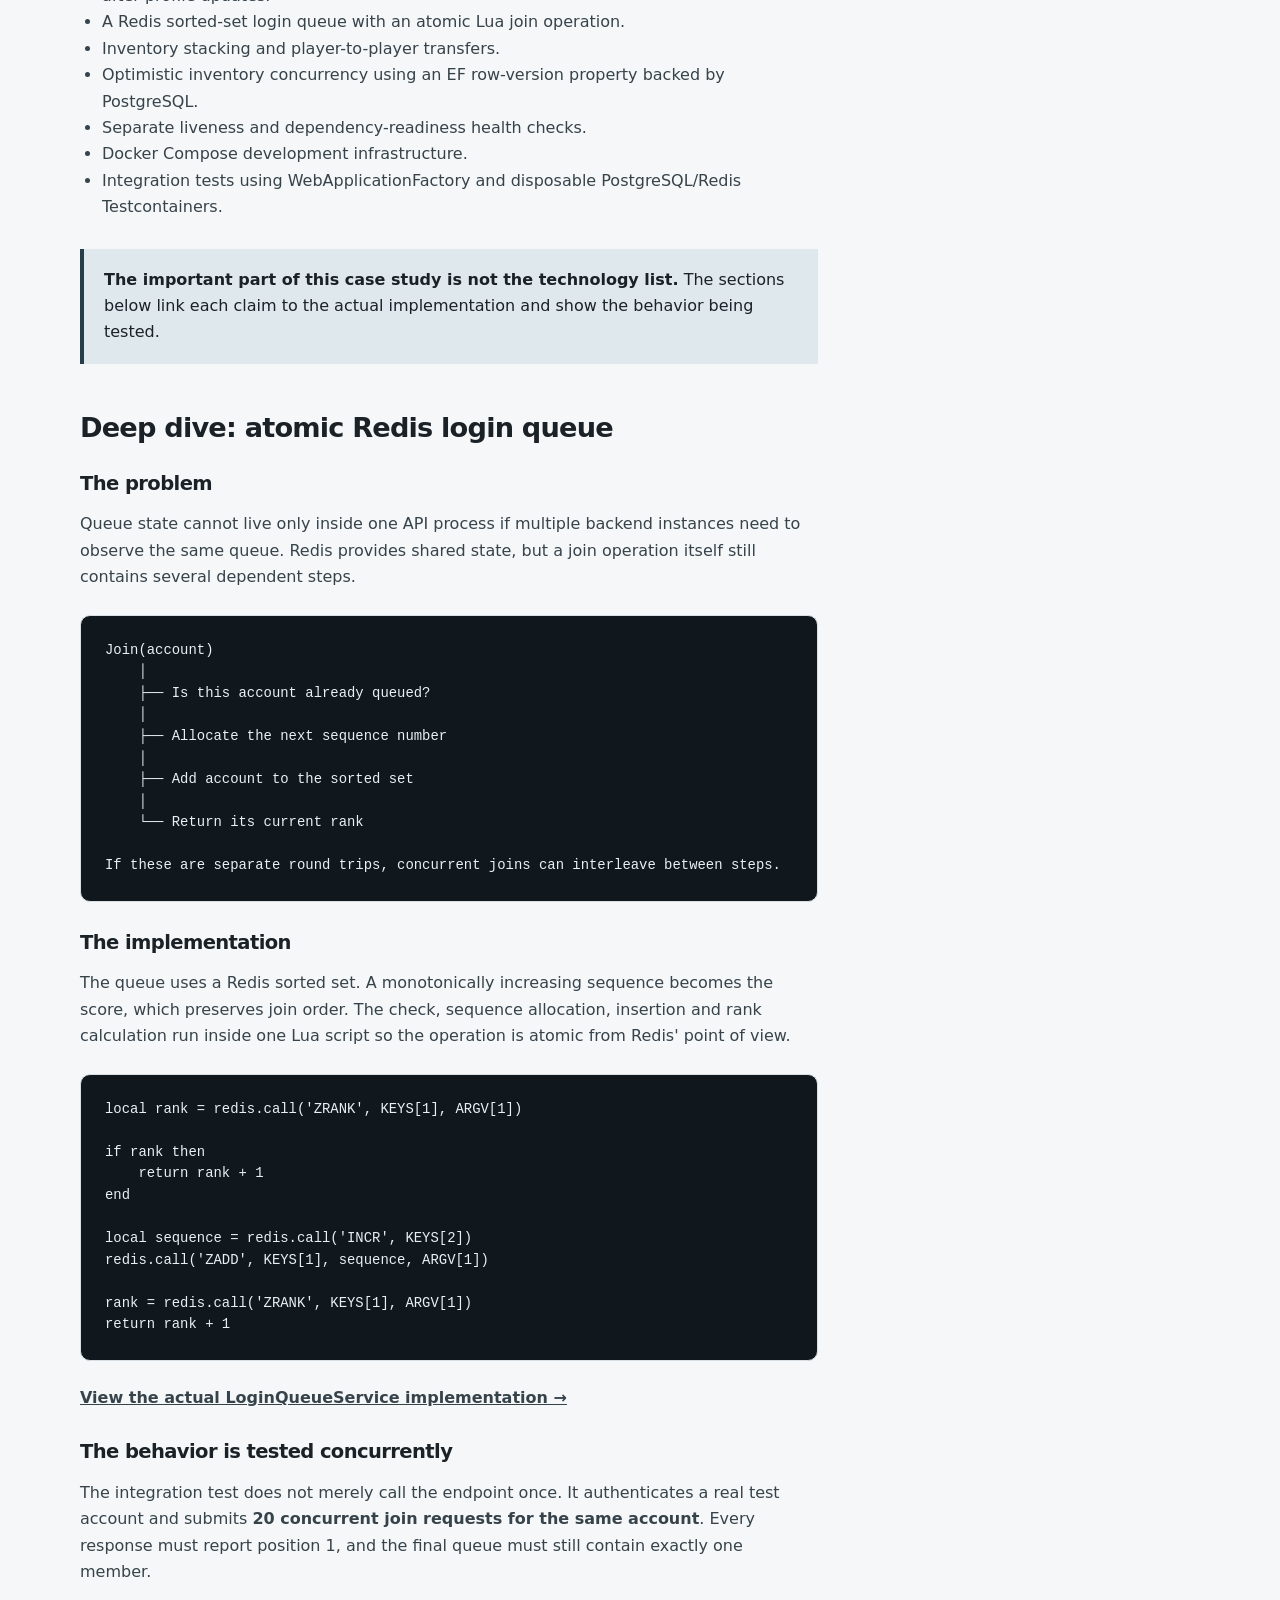
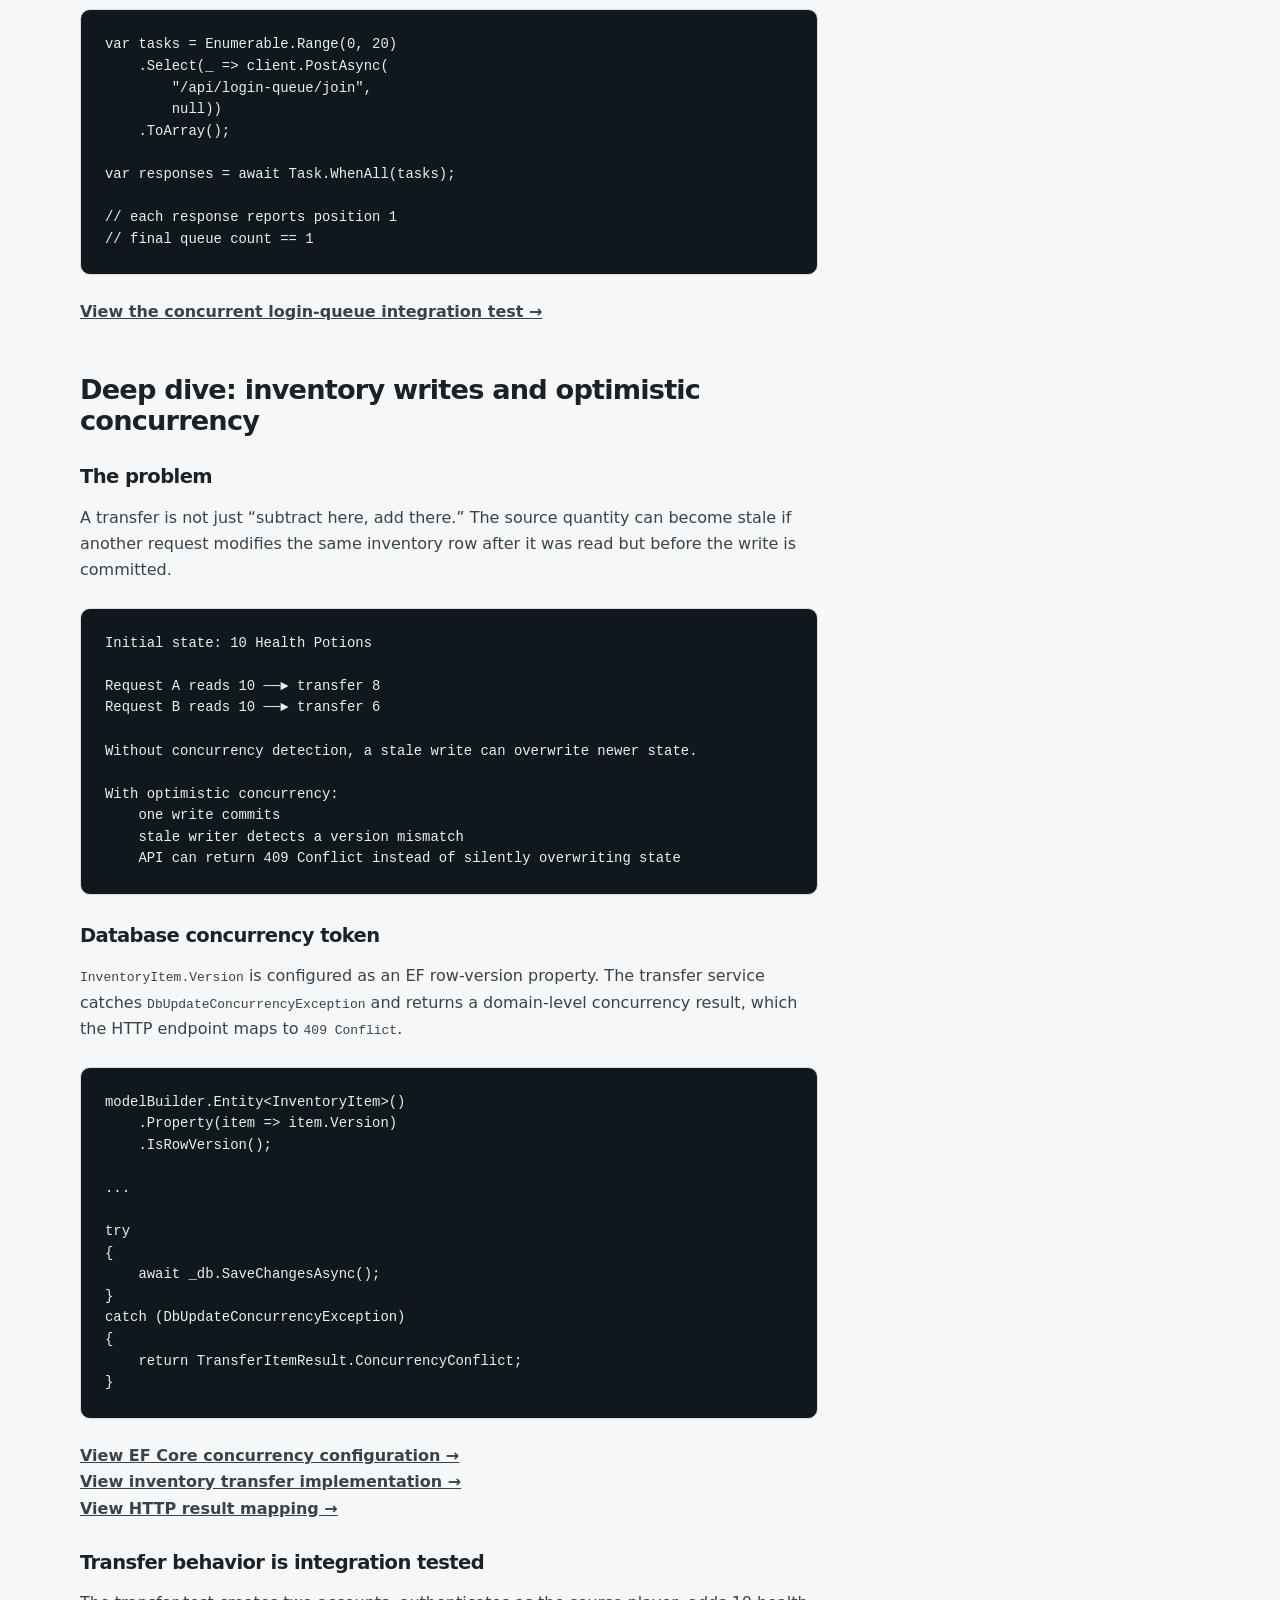
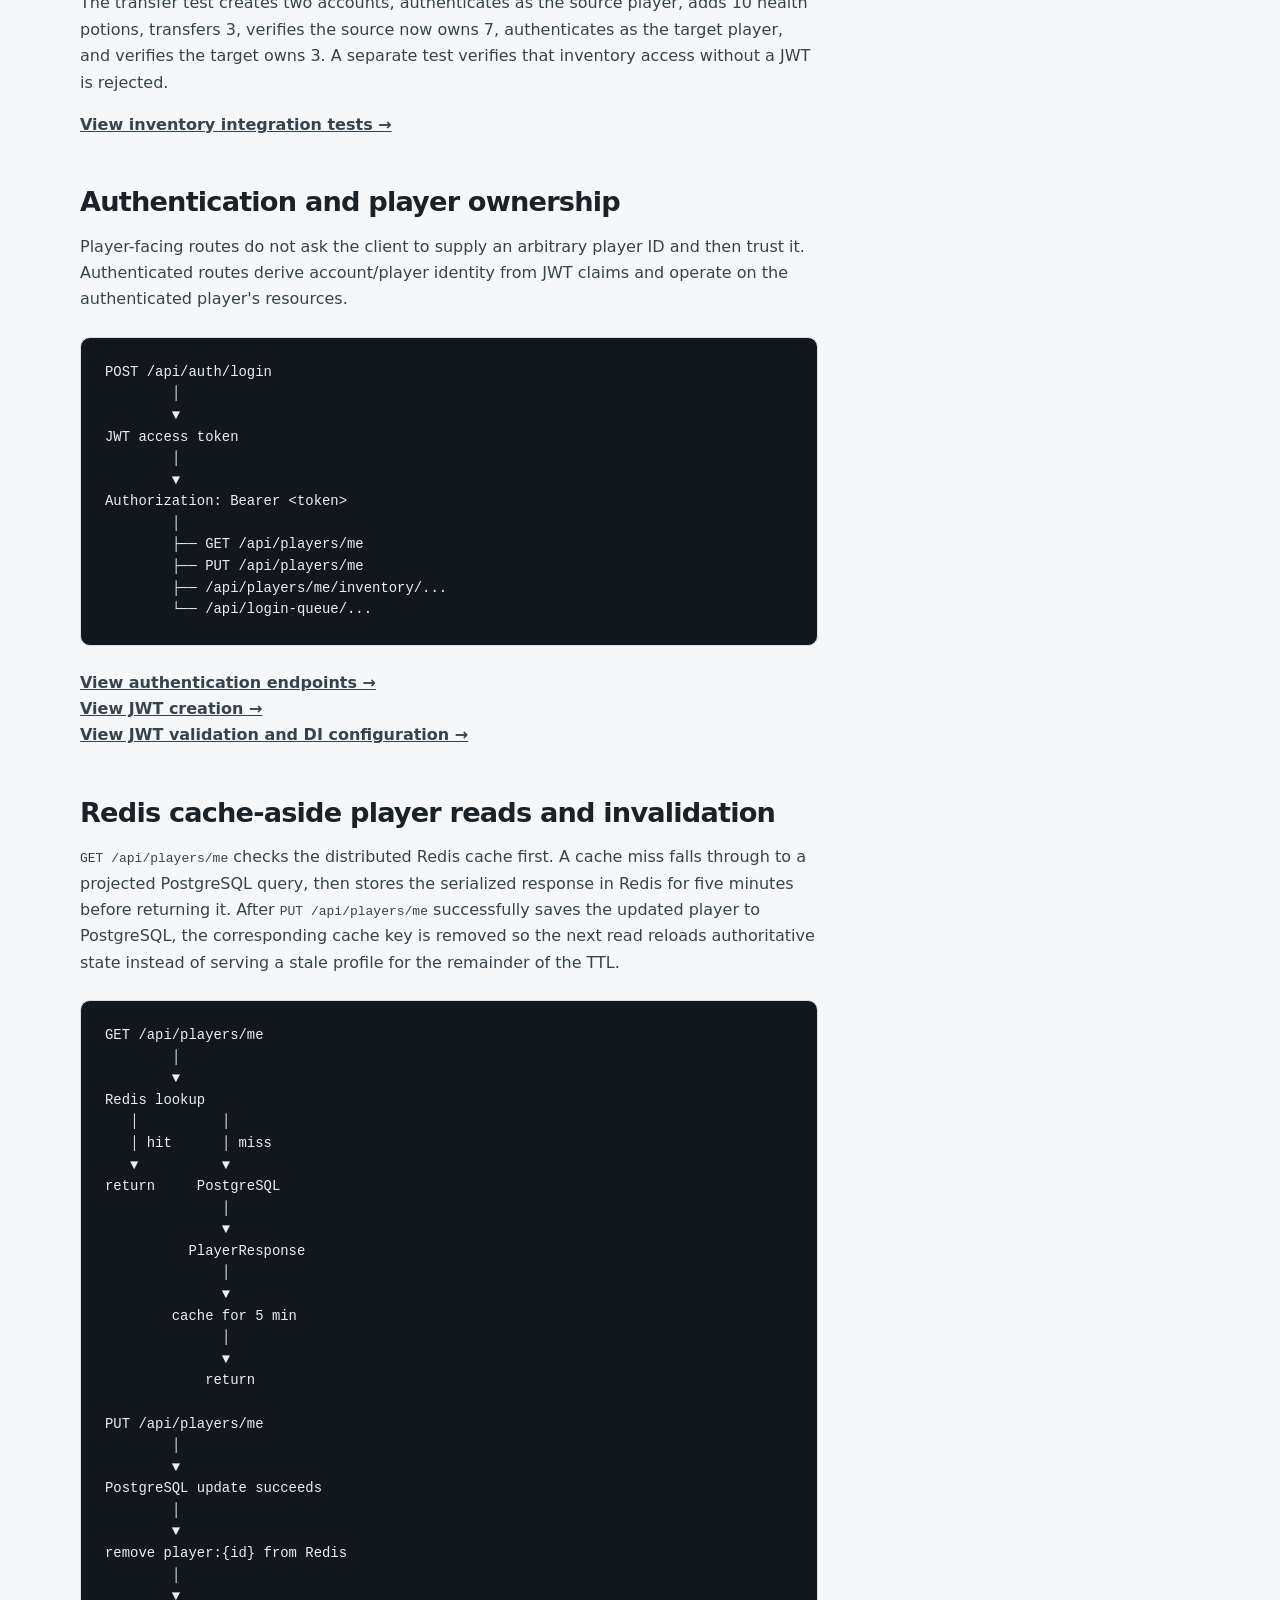
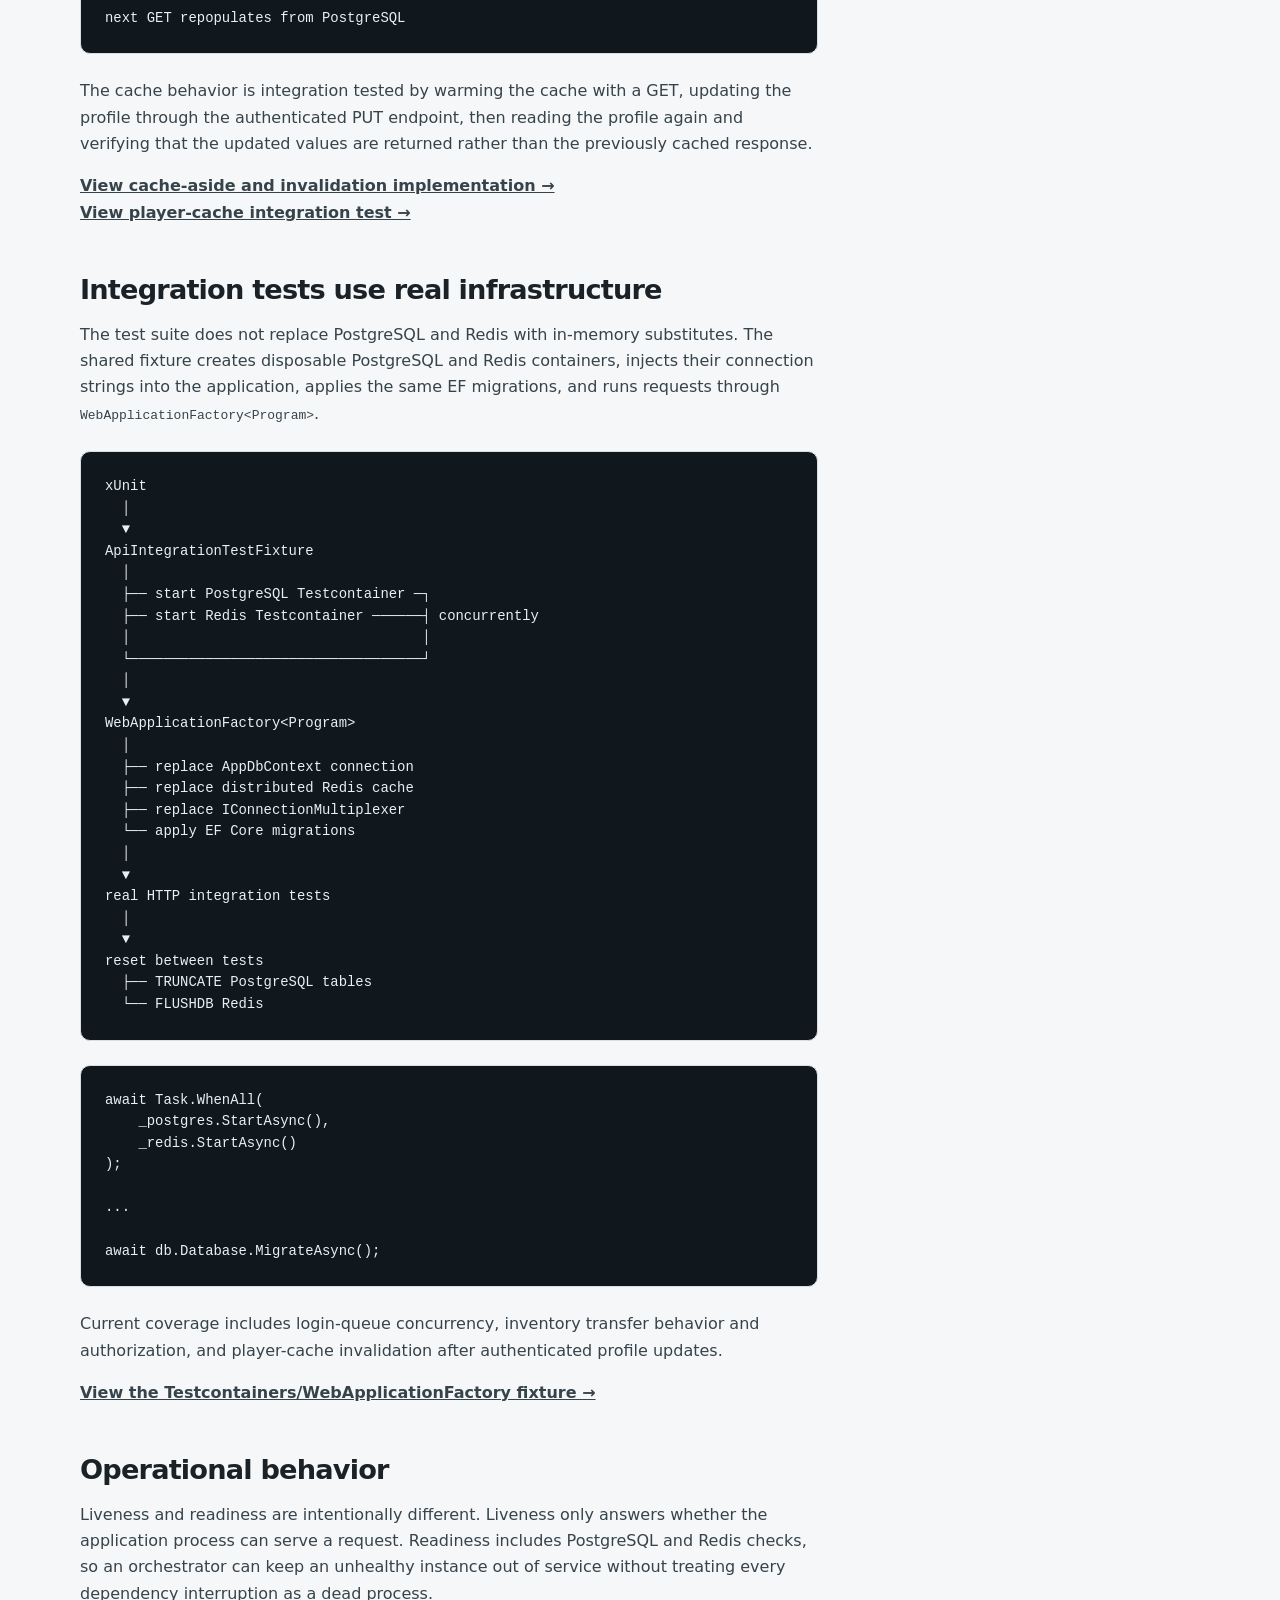
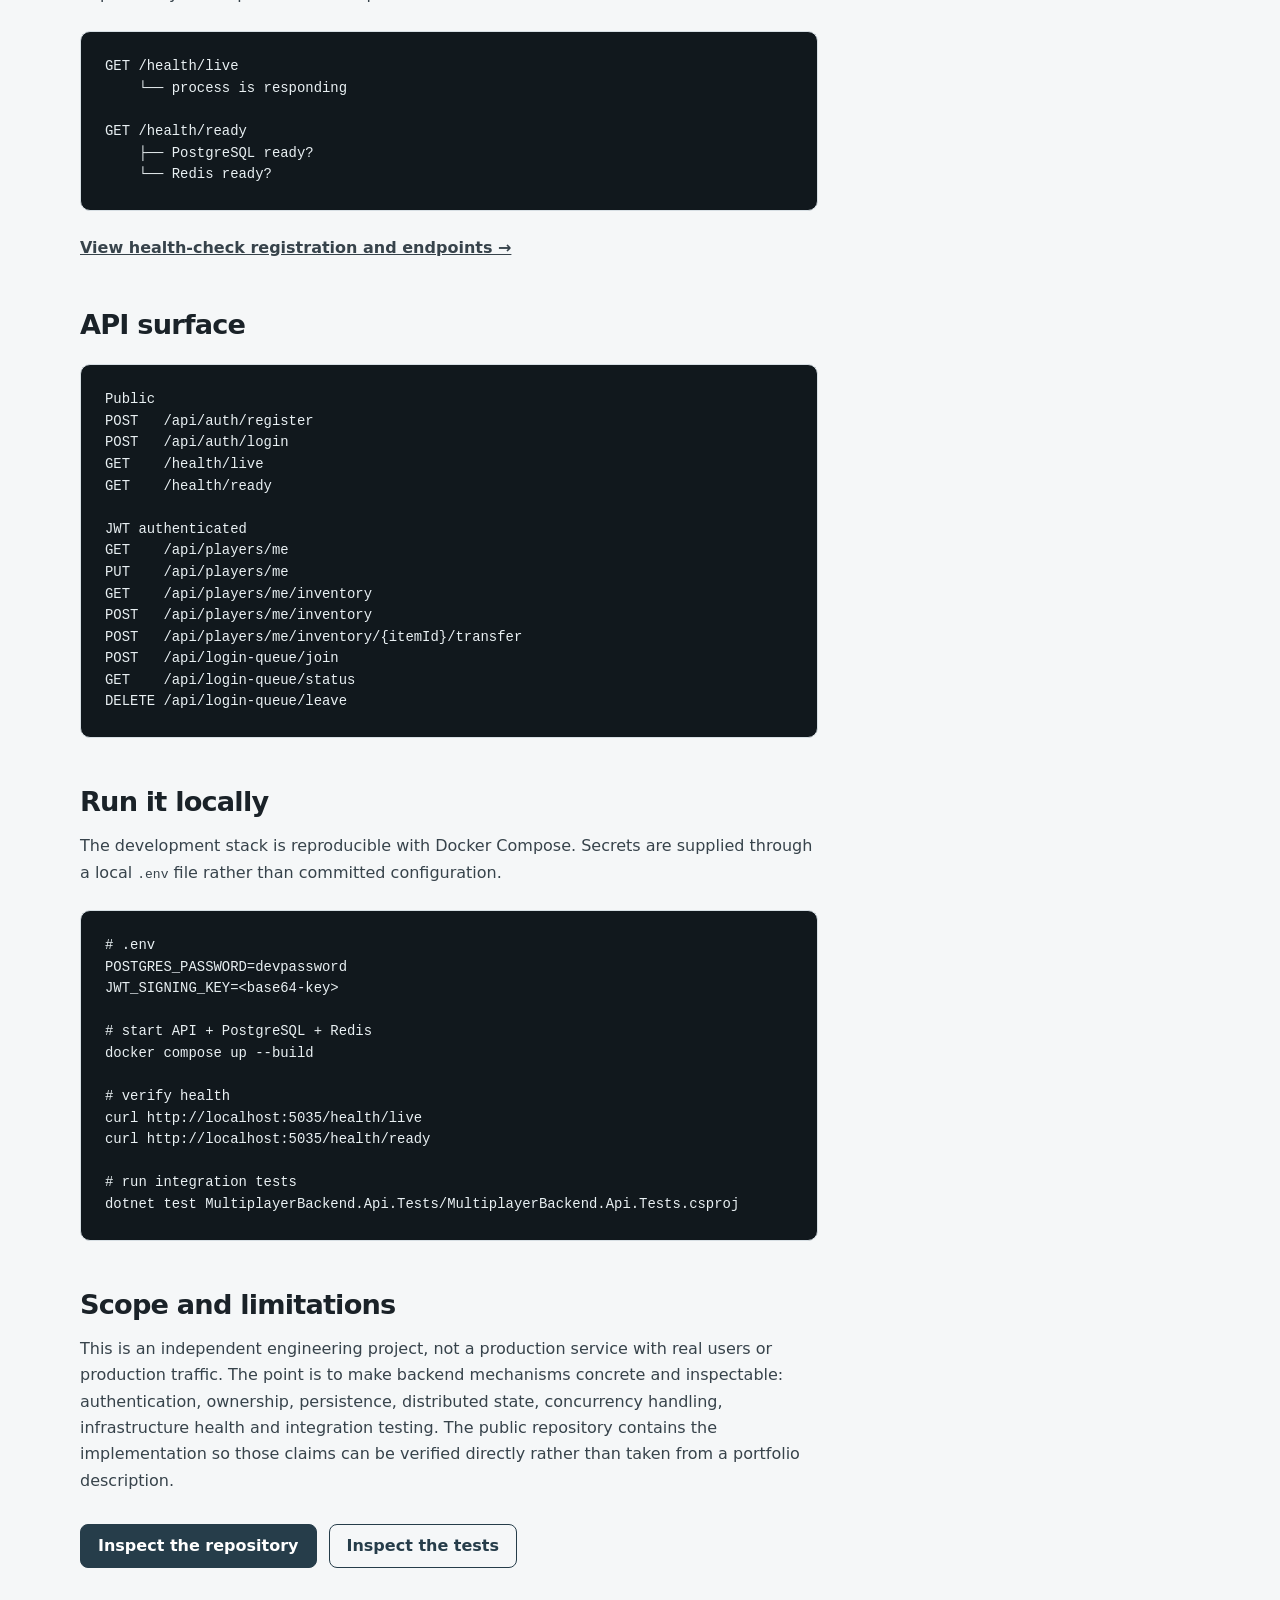
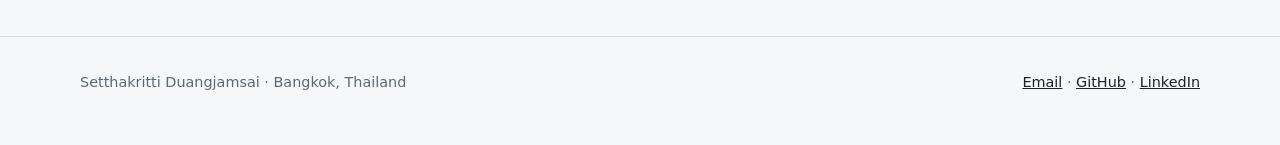
==== commit 5d2338b3: "Update backend case study after cache cleanup" ====
--- a/projects/backend.html
+++ b/projects/backend.html
@@ -14,7 +14,7 @@
     <nav class="nav-links" aria-label="Primary">
       <a href="/index.html#projects">Projects</a>
       <a href="/index.html#experience">Experience</a>
-      <a href="/resume/Setthakritti_Duangjamsai_Resume.pdf">Resume</a>
+      <a href="https://drive.google.com/file/d/15RaBBhWLgOPHuMeHlUubNQUbRc3H4QKi/view" target="_blank" rel="noopener">Resume</a>
       <a href="https://github.com/MagicalMontra">GitHub</a>
       <a href="https://www.linkedin.com/in/setthakritti-duangjamsai-0205b9189/">LinkedIn</a>
     </nav>
@@ -76,7 +76,7 @@
           <li>Account registration and login with password hashing and JWT bearer authentication.</li>
           <li>Authenticated <code>/me</code> endpoints that derive player identity from token claims.</li>
           <li>PostgreSQL persistence through Entity Framework Core.</li>
-          <li>Redis cache-aside reads for player state with a bounded TTL.</li>
+          <li>Redis cache-aside reads for player state with a bounded TTL and write-side invalidation after profile updates.</li>
           <li>A Redis sorted-set login queue with an atomic Lua join operation.</li>
           <li>Inventory stacking and player-to-player transfers.</li>
           <li>Optimistic inventory concurrency using an EF row-version property backed by PostgreSQL.</li>
@@ -237,10 +237,12 @@
           <a href="https://github.com/MagicalMontra/MultiplayerBackend/blob/main/MultiplayerBackend.Api/Program.cs" target="_blank" rel="noopener"><strong>View JWT validation and DI configuration →</strong></a>
         </p>
 
-        <h2>Redis cache-aside player reads</h2>
+        <h2>Redis cache-aside player reads and invalidation</h2>
         <p>
           <code>GET /api/players/me</code> checks the distributed Redis cache first. A cache miss falls through to a projected
           PostgreSQL query, then stores the serialized response in Redis for five minutes before returning it.
+          After <code>PUT /api/players/me</code> successfully saves the updated player to PostgreSQL, the corresponding cache key
+          is removed so the next read reloads authoritative state instead of serving a stale profile for the remainder of the TTL.
         </p>
 
         <div class="architecture">GET /api/players/me
@@ -259,10 +261,28 @@
         cache for 5 min
               │
               ▼
-            return</div>
-
-        <p>
-          <a href="https://github.com/MagicalMontra/MultiplayerBackend/blob/main/MultiplayerBackend.Api/Endpoints/PlayerEndpoints.cs" target="_blank" rel="noopener"><strong>View cache-aside implementation →</strong></a>
+            return
+
+PUT /api/players/me
+        │
+        ▼
+PostgreSQL update succeeds
+        │
+        ▼
+remove player:{id} from Redis
+        │
+        ▼
+next GET repopulates from PostgreSQL</div>
+
+        <p>
+          The cache behavior is integration tested by warming the cache with a GET, updating the profile through the authenticated
+          PUT endpoint, then reading the profile again and verifying that the updated values are returned rather than the previously
+          cached response.
+        </p>
+
+        <p>
+          <a href="https://github.com/MagicalMontra/MultiplayerBackend/blob/main/MultiplayerBackend.Api/Endpoints/PlayerEndpoints.cs" target="_blank" rel="noopener"><strong>View cache-aside and invalidation implementation →</strong></a><br>
+          <a href="https://github.com/MagicalMontra/MultiplayerBackend/blob/main/MultiplayerBackend.Api.Tests/PlayerCacheTests.cs" target="_blank" rel="noopener"><strong>View player-cache integration test →</strong></a>
         </p>
 
         <h2>Integration tests use real infrastructure</h2>
@@ -306,6 +326,11 @@
 ...
 
 await db.Database.MigrateAsync();</div>
+
+        <p>
+          Current coverage includes login-queue concurrency, inventory transfer behavior and authorization,
+          and player-cache invalidation after authenticated profile updates.
+        </p>
 
         <p>
           <a href="https://github.com/MagicalMontra/MultiplayerBackend/blob/main/MultiplayerBackend.Api.Tests/Infrastructure/ApiIntegrationTestFixture.cs" target="_blank" rel="noopener"><strong>View the Testcontainers/WebApplicationFactory fixture →</strong></a>
@@ -409,4 +434,4 @@
   </div>
 </footer>
 </body>
-</html>
+</html>
